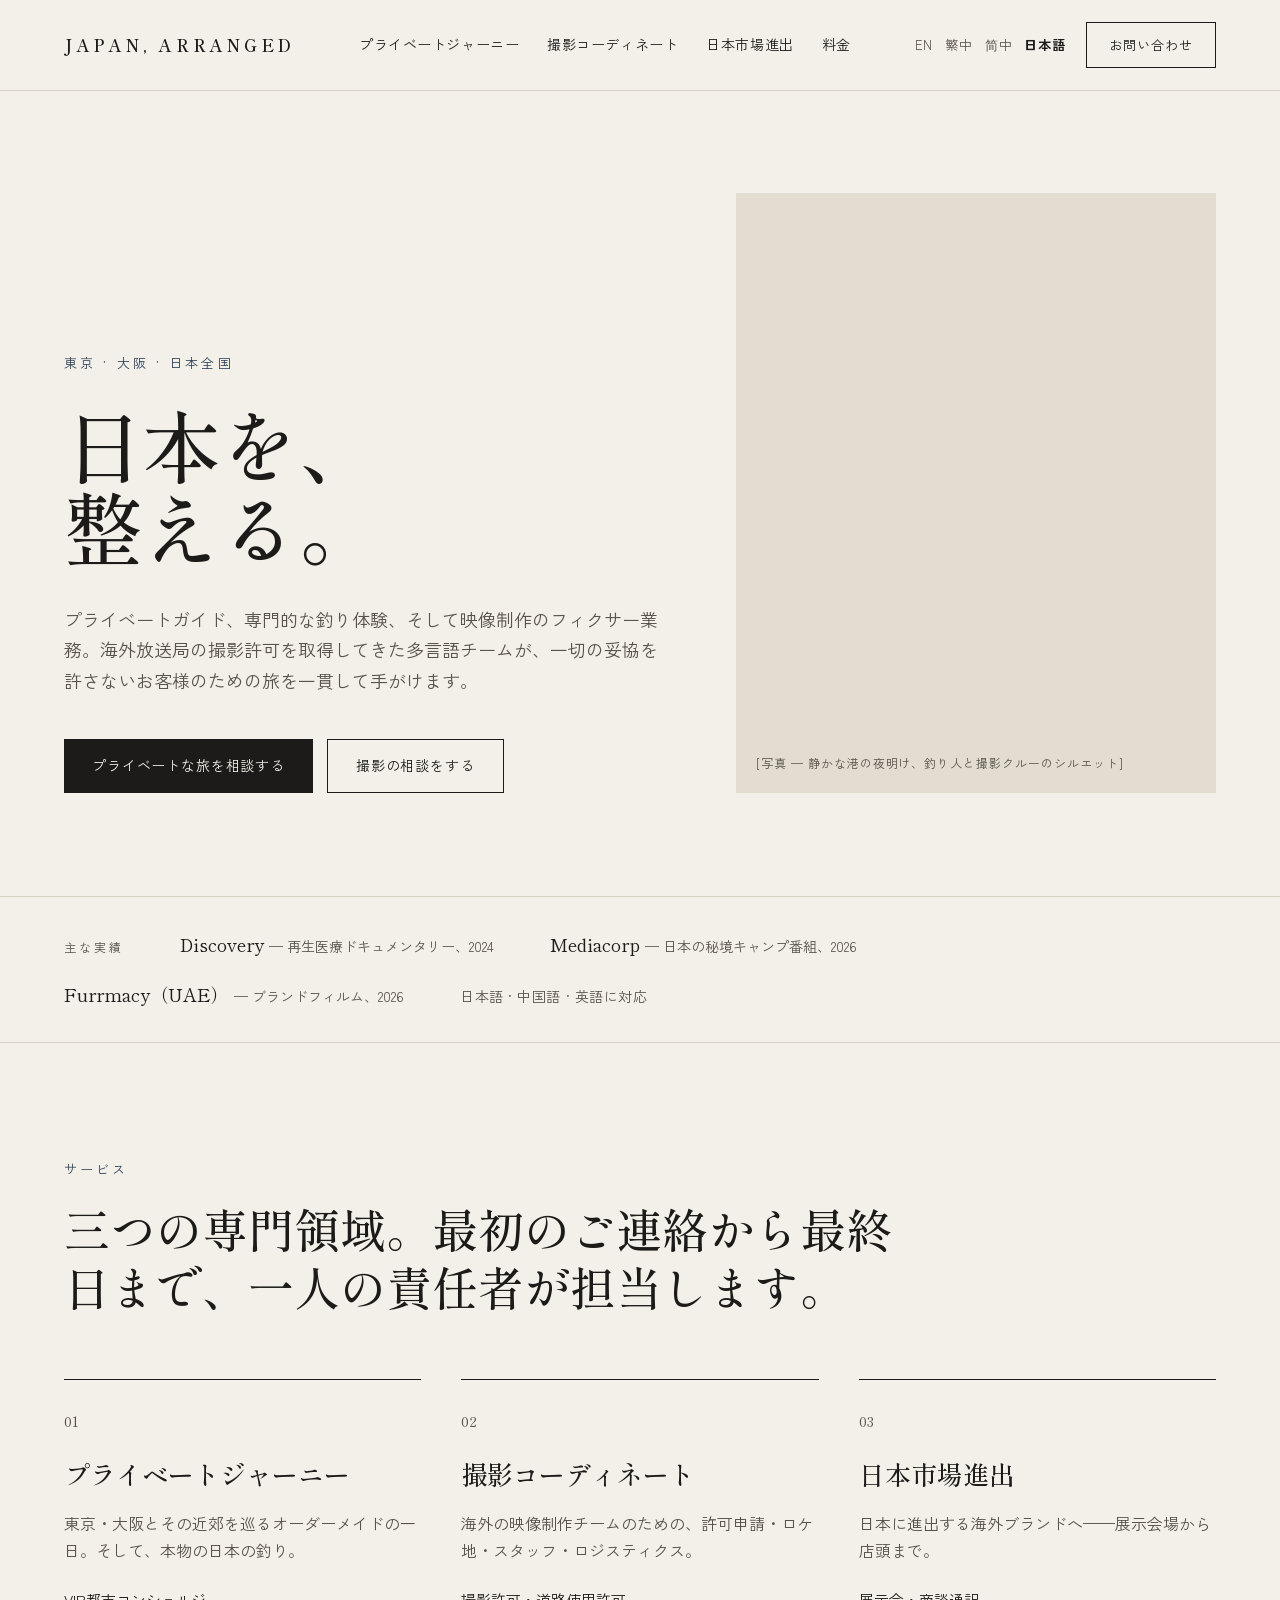
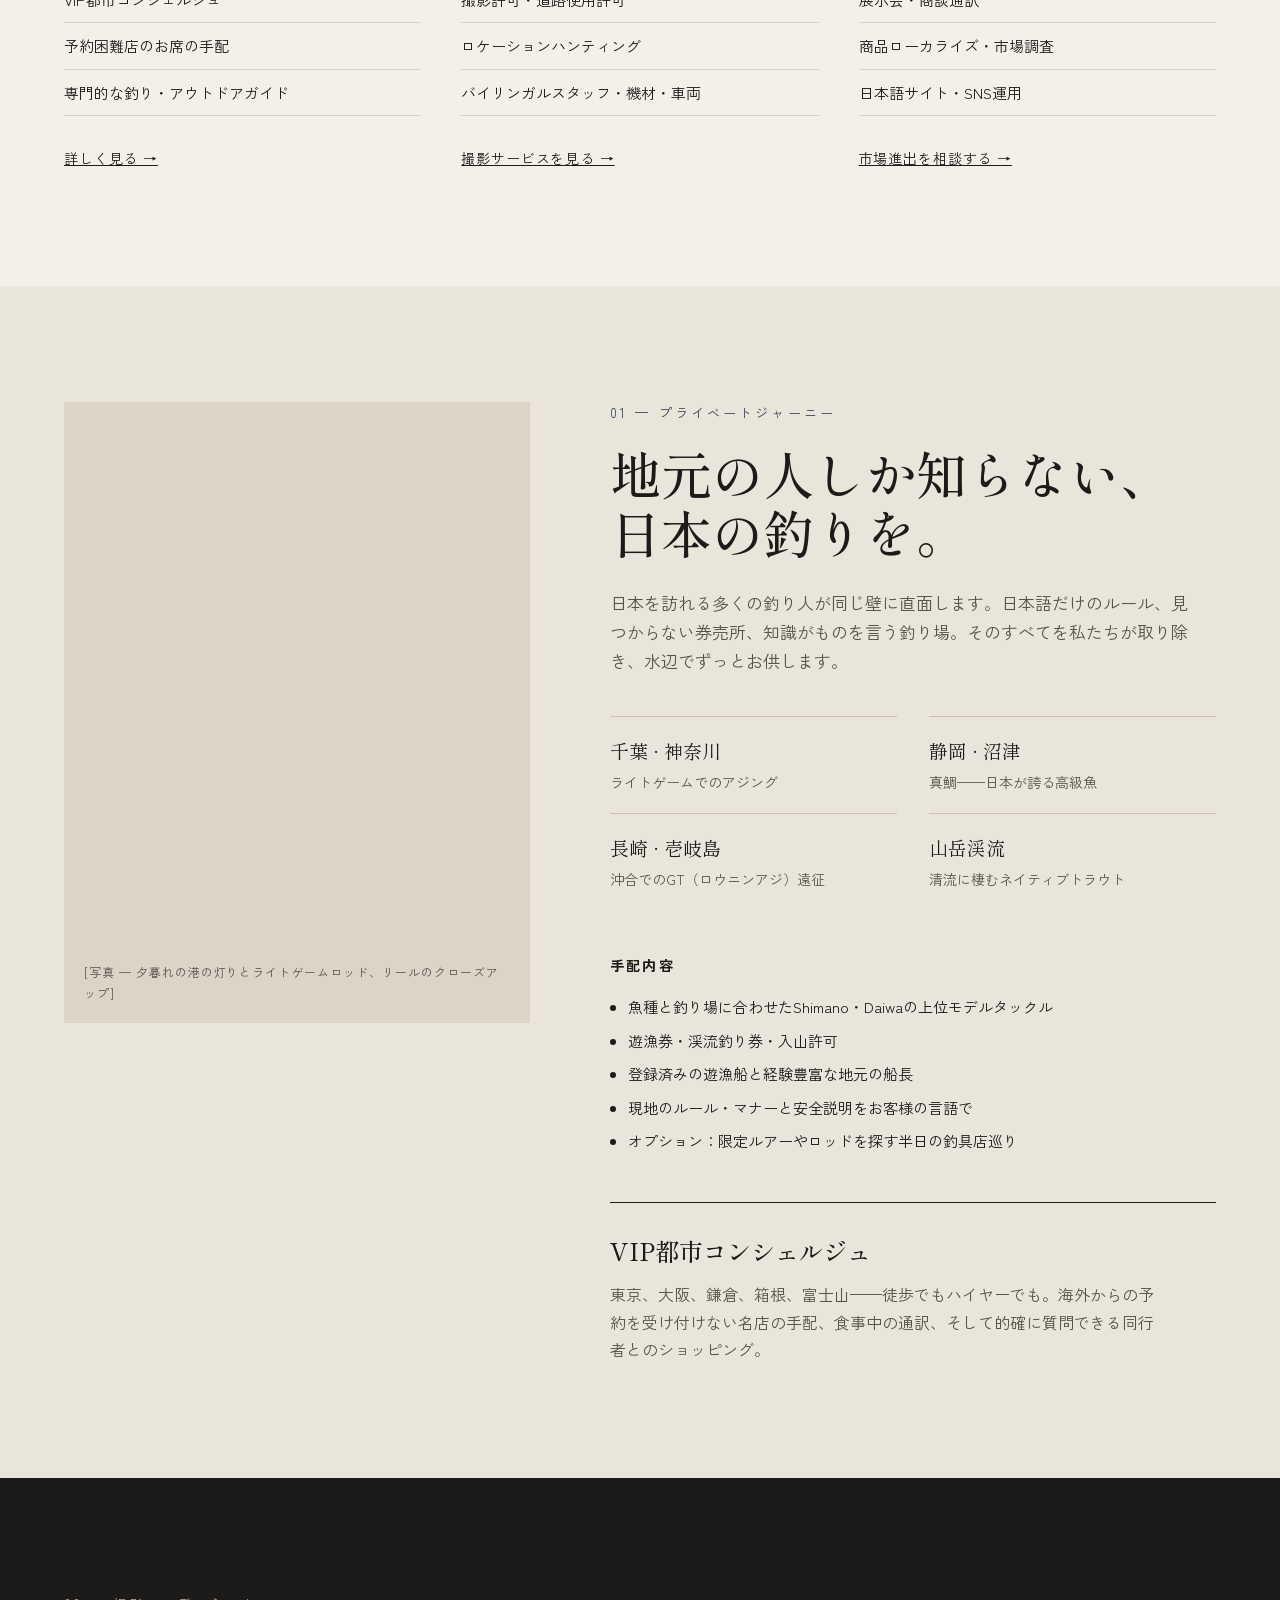
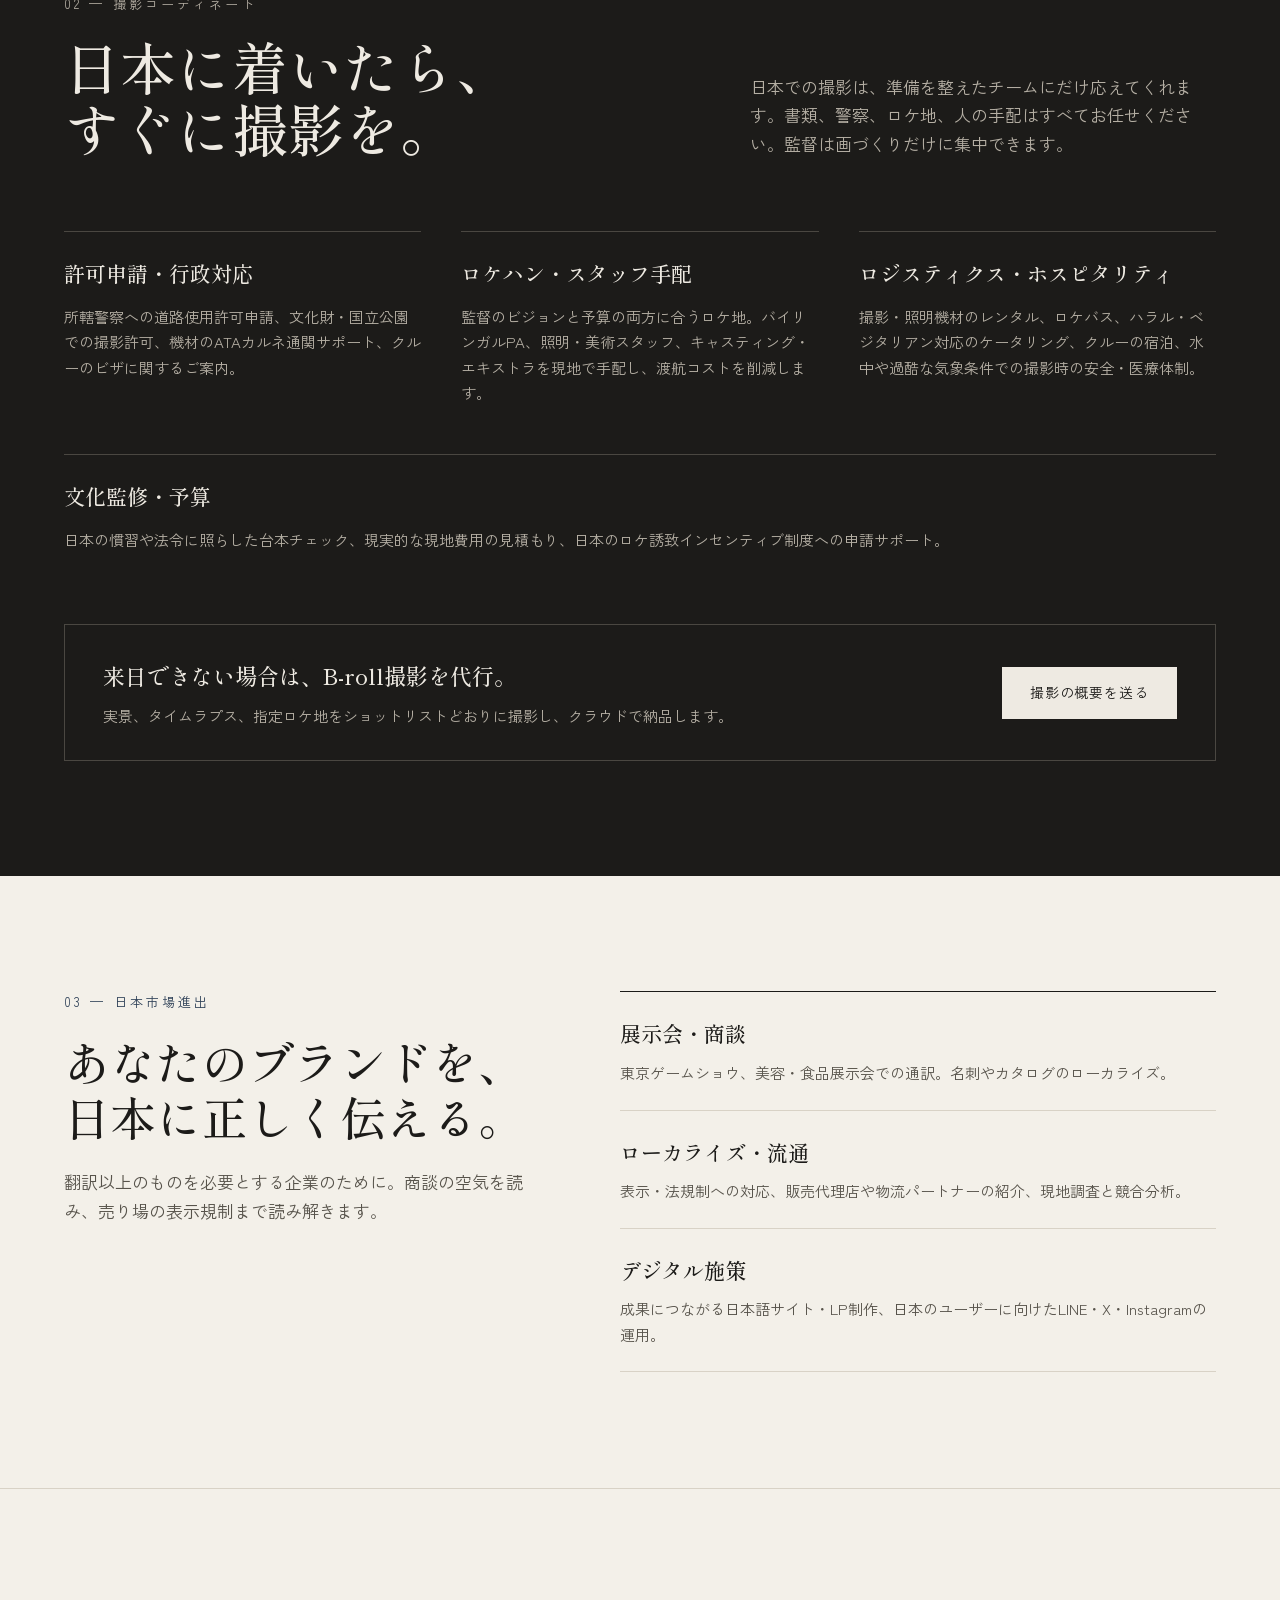
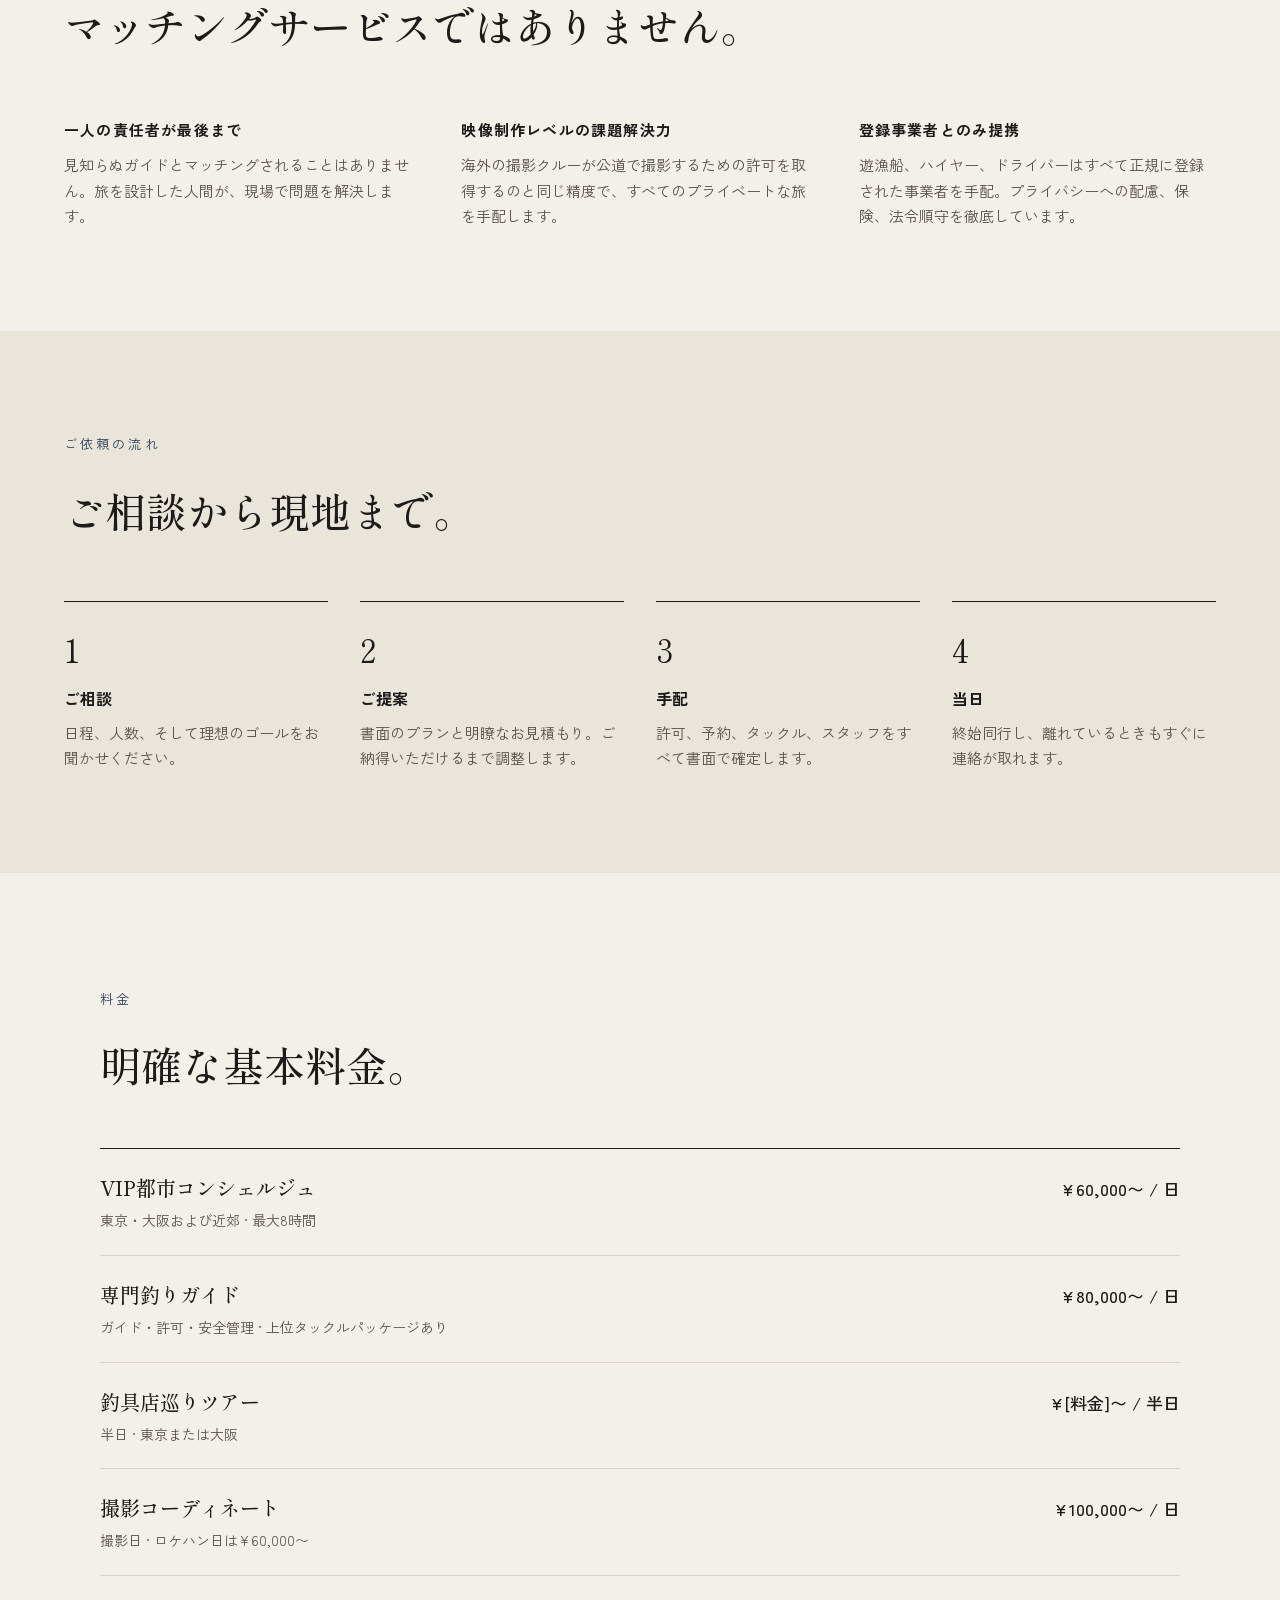
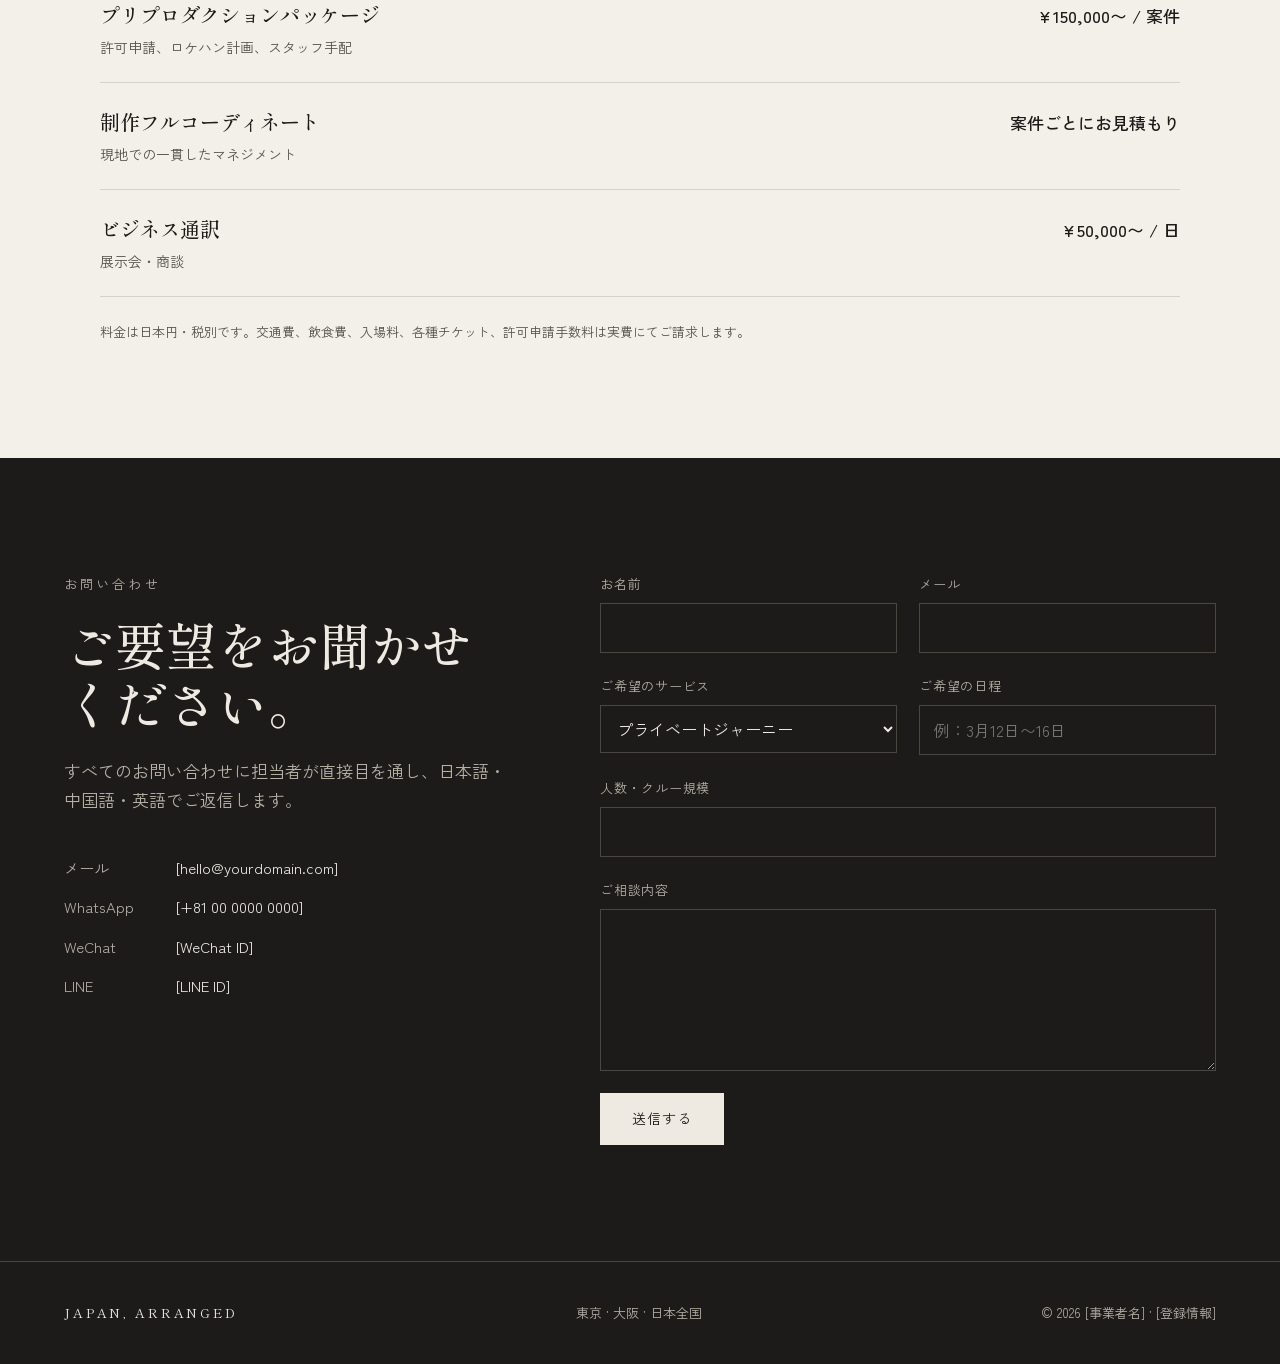
==== ja/index.html @ ad43cb08 "Add Traditional Chinese, Simplified Chinese and Japanese pages Language switcher (EN / 繁中 / 简中 / 日本語" ====
<!DOCTYPE html>

<html lang="ja">
<head>
<meta charset="utf-8"/>
<title>Japan, Arranged — VIPプライベートガイド＆撮影コーディネート</title>
<meta content="width=device-width, initial-scale=1" name="viewport"/>
<meta content="訪日VIP向けプライベートガイド、専門的な釣り体験、海外映像制作のフィクサー・ロケコーディネート。多言語で日本滞在をトータルに手配します。" name="description"/>
<meta content="Japan, Arranged — プライベートガイド＆撮影コーディネート" property="og:title"/>
<meta content="日本全国でのプライベートガイド、釣り体験、撮影コーディネート。" property="og:description"/>
<meta content="website" property="og:type"/>
<link href="data:image/svg+xml,%3Csvg xmlns='http://www.w3.org/2000/svg' viewBox='0 0 32 32'%3E%3Crect width='32' height='32' fill='%231C1B19'/%3E%3Ctext x='16' y='22' font-family='serif' font-size='18' fill='%23F3F0E9' text-anchor='middle'%3EJ%3C/text%3E%3C/svg%3E" rel="icon"/>
<link href="https://fonts.googleapis.com" rel="preconnect"/>
<link href="https://fonts.googleapis.com/css2?family=Shippori+Mincho:wght@400;500;600&amp;family=Zen+Kaku+Gothic+New:wght@400;500;700&amp;display=swap" rel="stylesheet"/>
<style>
html{scroll-behavior:smooth}
body{margin:0;background:#F3F0E9}
a{color:#1C1B19}a:hover{color:#57534B}
input:focus,select:focus,textarea:focus{outline:2px solid #2E4057;outline-offset:2px}
.hp{position:absolute;left:-9999px}
</style>
<link href="https://tsao1989-rgb.github.io/" hreflang="en" rel="alternate"/>
<link href="https://tsao1989-rgb.github.io/zh-hant/" hreflang="zh-Hant" rel="alternate"/>
<link href="https://tsao1989-rgb.github.io/zh-hans/" hreflang="zh-Hans" rel="alternate"/>
<link href="https://tsao1989-rgb.github.io/ja/" hreflang="ja" rel="alternate"/>
<link href="https://tsao1989-rgb.github.io/" hreflang="x-default" rel="alternate"/>
<link href="https://tsao1989-rgb.github.io/ja/" rel="canonical"/>
</head>
<body>
<div style="background: #F3F0E9; color: #1C1B19; font-family: 'Zen Kaku Gothic New', system-ui, sans-serif; font-size: 16px; line-height: 1.7">
<header style="display: flex; flex-wrap: wrap; align-items: center; justify-content: space-between; gap: 16px 32px; padding: 22px clamp(20px, 5vw, 72px); border-bottom: 1px solid #D8D2C6">
<a href="#top" style="font-family: 'Shippori Mincho', serif; font-size: 17px; letter-spacing: 0.22em; text-decoration: none; font-weight: 600">JAPAN, ARRANGED</a>
<nav aria-label="メインメニュー" style="display: flex; flex-wrap: wrap; gap: 8px 28px; font-size: 14px; letter-spacing: 0.04em">
<a href="#journeys" style="text-decoration: none">プライベートジャーニー</a>
<a href="#production" style="text-decoration: none">撮影コーディネート</a>
<a href="#business" style="text-decoration: none">日本市場進出</a>
<a href="#rates" style="text-decoration: none">料金</a>
</nav>
<div style="display: flex; align-items: center; gap: 20px; font-size: 13px">
<div style="display: flex; gap: 12px; letter-spacing: 0.06em"><a href="/" hreflang="en" lang="en" style="text-decoration: none; color: #57534B">EN</a>
<a href="/zh-hant/" hreflang="zh-Hant" lang="zh-Hant" style="text-decoration: none; color: #57534B">繁中</a>
<a href="/zh-hans/" hreflang="zh-Hans" lang="zh-Hans" style="text-decoration: none; color: #57534B">简中</a>
<a aria-current="page" href="/ja/" hreflang="ja" lang="ja" style="text-decoration: none; font-weight: 700">日本語</a>
</div>
<a href="#enquire" style="display: inline-flex; align-items: center; min-height: 44px; padding: 0 22px; border: 1px solid #1C1B19; text-decoration: none; letter-spacing: 0.08em; font-size: 13px">お問い合わせ</a>
</div>
</header>
<section id="top" style="padding: clamp(56px, 8vw, 120px) clamp(20px, 5vw, 72px)">
<div style="max-width: 1280px; margin: 0 auto; display: flex; flex-wrap: wrap; gap: 48px 72px; align-items: flex-end">
<div style="flex: 1 1 520px; min-width: 0">
<p style="margin: 0 0 28px; font-size: 13px; letter-spacing: 0.24em; color: #2E4057">東京 · 大阪 · 日本全国</p>
<h1 style="margin: 0; font-family: 'Shippori Mincho', serif; font-weight: 500; font-size: clamp(44px, 6.2vw, 92px); line-height: 1.04; letter-spacing: -0.01em">日本を、<br/>整える。</h1>
<p style="margin: 36px 0 0; max-width: 34em; font-size: 18px; color: #57534B">プライベートガイド、専門的な釣り体験、そして映像制作のフィクサー業務。海外放送局の撮影許可を取得してきた多言語チームが、一切の妥協を許さないお客様のための旅を一貫して手がけます。</p>
<div style="display: flex; flex-wrap: wrap; gap: 14px; margin-top: 44px">
<a href="#journeys" style="display: inline-flex; align-items: center; min-height: 52px; padding: 0 28px; background: #1C1B19; color: #F3F0E9; text-decoration: none; font-size: 14px; letter-spacing: 0.06em">プライベートな旅を相談する</a>
<a href="#production" style="display: inline-flex; align-items: center; min-height: 52px; padding: 0 28px; border: 1px solid #1C1B19; text-decoration: none; font-size: 14px; letter-spacing: 0.06em">撮影の相談をする</a>
</div>
</div>
<div style="flex: 1 1 400px; min-width: 0; aspect-ratio: 4 / 5; background: #E3DDD1; display: flex; align-items: flex-end; padding: 20px; box-sizing: border-box">
<p style="margin: 0; font-size: 12px; letter-spacing: 0.08em; color: #57534B">[写真 — 静かな港の夜明け、釣り人と撮影クルーのシルエット]</p>
</div>
</div>
</section>
<section aria-label="主な実績" style="padding: 32px clamp(20px, 5vw, 72px); border-top: 1px solid #D8D2C6; border-bottom: 1px solid #D8D2C6">
<div style="max-width: 1280px; margin: 0 auto; display: flex; flex-wrap: wrap; gap: 20px 56px; align-items: baseline">
<p style="margin: 0; font-size: 12px; letter-spacing: 0.24em; color: #57534B">主な実績</p>
<p style="margin: 0; font-family: 'Shippori Mincho', serif; font-size: 18px">Discovery <span style="color: #57534B; font-size: 14px; font-family: 'Zen Kaku Gothic New', sans-serif">— 再生医療ドキュメンタリー、2024</span></p>
<p style="margin: 0; font-family: 'Shippori Mincho', serif; font-size: 18px">Mediacorp <span style="color: #57534B; font-size: 14px; font-family: 'Zen Kaku Gothic New', sans-serif">— 日本の秘境キャンプ番組、2026</span></p>
<p style="margin: 0; font-family: 'Shippori Mincho', serif; font-size: 18px">Furrmacy（UAE） <span style="color: #57534B; font-size: 14px; font-family: 'Zen Kaku Gothic New', sans-serif">— ブランドフィルム、2026</span></p>
<p style="margin: 0; font-size: 14px; color: #57534B; letter-spacing: 0.04em">日本語 · 中国語 · 英語に対応</p>
</div>
</section>
<section aria-labelledby="what-h" style="padding: clamp(72px, 9vw, 136px) clamp(20px, 5vw, 72px)">
<div style="max-width: 1280px; margin: 0 auto">
<p style="margin: 0 0 20px; font-size: 13px; letter-spacing: 0.24em; color: #2E4057">サービス</p>
<h2 id="what-h" style="margin: 0 0 64px; max-width: 18em; font-family: 'Shippori Mincho', serif; font-weight: 500; font-size: clamp(30px, 3.6vw, 48px); line-height: 1.25">三つの専門領域。最初のご連絡から最終日まで、一人の責任者が担当します。</h2>
<div style="display: flex; flex-wrap: wrap; gap: 48px 40px">
<article style="flex: 1 1 300px; min-width: 0; border-top: 1px solid #1C1B19; padding-top: 28px">
<p style="margin: 0 0 18px; font-family: 'Shippori Mincho', serif; font-size: 15px; color: #57534B">01</p>
<h3 style="margin: 0 0 14px; font-family: 'Shippori Mincho', serif; font-weight: 500; font-size: 26px">プライベートジャーニー</h3>
<p style="margin: 0 0 22px; color: #57534B">東京・大阪とその近郊を巡るオーダーメイドの一日。そして、本物の日本の釣り。</p>
<ul style="margin: 0 0 28px; padding: 0; list-style: none; display: flex; flex-direction: column; gap: 10px; font-size: 15px">
<li style="border-bottom: 1px solid #D8D2C6; padding-bottom: 10px">VIP都市コンシェルジュ</li>
<li style="border-bottom: 1px solid #D8D2C6; padding-bottom: 10px">予約困難店のお席の手配</li>
<li style="border-bottom: 1px solid #D8D2C6; padding-bottom: 10px">専門的な釣り・アウトドアガイド</li>
</ul>
<a href="#journeys" style="font-size: 14px; letter-spacing: 0.06em">詳しく見る →</a>
</article>
<article style="flex: 1 1 300px; min-width: 0; border-top: 1px solid #1C1B19; padding-top: 28px">
<p style="margin: 0 0 18px; font-family: 'Shippori Mincho', serif; font-size: 15px; color: #57534B">02</p>
<h3 style="margin: 0 0 14px; font-family: 'Shippori Mincho', serif; font-weight: 500; font-size: 26px">撮影コーディネート</h3>
<p style="margin: 0 0 22px; color: #57534B">海外の映像制作チームのための、許可申請・ロケ地・スタッフ・ロジスティクス。</p>
<ul style="margin: 0 0 28px; padding: 0; list-style: none; display: flex; flex-direction: column; gap: 10px; font-size: 15px">
<li style="border-bottom: 1px solid #D8D2C6; padding-bottom: 10px">撮影許可・道路使用許可</li>
<li style="border-bottom: 1px solid #D8D2C6; padding-bottom: 10px">ロケーションハンティング</li>
<li style="border-bottom: 1px solid #D8D2C6; padding-bottom: 10px">バイリンガルスタッフ・機材・車両</li>
</ul>
<a href="#production" style="font-size: 14px; letter-spacing: 0.06em">撮影サービスを見る →</a>
</article>
<article style="flex: 1 1 300px; min-width: 0; border-top: 1px solid #1C1B19; padding-top: 28px">
<p style="margin: 0 0 18px; font-family: 'Shippori Mincho', serif; font-size: 15px; color: #57534B">03</p>
<h3 style="margin: 0 0 14px; font-family: 'Shippori Mincho', serif; font-weight: 500; font-size: 26px">日本市場進出</h3>
<p style="margin: 0 0 22px; color: #57534B">日本に進出する海外ブランドへ——展示会場から店頭まで。</p>
<ul style="margin: 0 0 28px; padding: 0; list-style: none; display: flex; flex-direction: column; gap: 10px; font-size: 15px">
<li style="border-bottom: 1px solid #D8D2C6; padding-bottom: 10px">展示会・商談通訳</li>
<li style="border-bottom: 1px solid #D8D2C6; padding-bottom: 10px">商品ローカライズ・市場調査</li>
<li style="border-bottom: 1px solid #D8D2C6; padding-bottom: 10px">日本語サイト・SNS運用</li>
</ul>
<a href="#business" style="font-size: 14px; letter-spacing: 0.06em">市場進出を相談する →</a>
</article>
</div>
</div>
</section>
<section aria-labelledby="journeys-h" id="journeys" style="padding: clamp(72px, 9vw, 136px) clamp(20px, 5vw, 72px); background: #EAE5DB">
<div style="max-width: 1280px; margin: 0 auto; display: flex; flex-wrap: wrap; gap: 56px 80px; align-items: flex-start">
<div style="flex: 1 1 380px; min-width: 0; aspect-ratio: 3 / 4; background: #DCD5C7; display: flex; align-items: flex-end; padding: 20px; box-sizing: border-box">
<p style="margin: 0; font-size: 12px; letter-spacing: 0.08em; color: #57534B">[写真 — 夕暮れの港の灯りとライトゲームロッド、リールのクローズアップ]</p>
</div>
<div style="flex: 1 1 520px; min-width: 0">
<p style="margin: 0 0 20px; font-size: 13px; letter-spacing: 0.24em; color: #2E4057">01 — プライベートジャーニー</p>
<h2 id="journeys-h" style="margin: 0 0 28px; font-family: 'Shippori Mincho', serif; font-weight: 500; font-size: clamp(32px, 4vw, 56px); line-height: 1.15">地元の人しか知らない、日本の釣りを。</h2>
<p style="margin: 0 0 40px; font-size: 17px; color: #57534B; max-width: 34em">日本を訪れる多くの釣り人が同じ壁に直面します。日本語だけのルール、見つからない券売所、知識がものを言う釣り場。そのすべてを私たちが取り除き、水辺でずっとお供します。</p>
<div style="display: flex; flex-wrap: wrap; gap: 0 32px; margin-bottom: 44px">
<div style="flex: 1 1 240px; min-width: 0; border-top: 1px solid #C9C1B2; padding: 18px 0">
<p style="margin: 0; font-family: 'Shippori Mincho', serif; font-size: 19px">千葉 · 神奈川</p>
<p style="margin: 4px 0 0; font-size: 14px; color: #57534B">ライトゲームでのアジング</p>
</div>
<div style="flex: 1 1 240px; min-width: 0; border-top: 1px solid #C9C1B2; padding: 18px 0">
<p style="margin: 0; font-family: 'Shippori Mincho', serif; font-size: 19px">静岡 · 沼津</p>
<p style="margin: 4px 0 0; font-size: 14px; color: #57534B">真鯛——日本が誇る高級魚</p>
</div>
<div style="flex: 1 1 240px; min-width: 0; border-top: 1px solid #C9C1B2; padding: 18px 0">
<p style="margin: 0; font-family: 'Shippori Mincho', serif; font-size: 19px">長崎 · 壱岐島</p>
<p style="margin: 4px 0 0; font-size: 14px; color: #57534B">沖合でのGT（ロウニンアジ）遠征</p>
</div>
<div style="flex: 1 1 240px; min-width: 0; border-top: 1px solid #C9C1B2; padding: 18px 0">
<p style="margin: 0; font-family: 'Shippori Mincho', serif; font-size: 19px">山岳渓流</p>
<p style="margin: 4px 0 0; font-size: 14px; color: #57534B">清流に棲むネイティブトラウト</p>
</div>
</div>
<h3 style="margin: 0 0 16px; font-size: 14px; letter-spacing: 0.16em; font-weight: 700">手配内容</h3>
<ul style="margin: 0 0 48px; padding: 0 0 0 18px; display: flex; flex-direction: column; gap: 8px; font-size: 15px">
<li>魚種と釣り場に合わせたShimano・Daiwaの上位モデルタックル</li>
<li>遊漁券・渓流釣り券・入山許可</li>
<li>登録済みの遊漁船と経験豊富な地元の船長</li>
<li>現地のルール・マナーと安全説明をお客様の言語で</li>
<li>オプション：限定ルアーやロッドを探す半日の釣具店巡り</li>
</ul>
<div style="border-top: 1px solid #1C1B19; padding-top: 28px">
<h3 style="margin: 0 0 10px; font-family: 'Shippori Mincho', serif; font-weight: 500; font-size: 24px">VIP都市コンシェルジュ</h3>
<p style="margin: 0; color: #57534B; max-width: 34em">東京、大阪、鎌倉、箱根、富士山——徒歩でもハイヤーでも。海外からの予約を受け付けない名店の手配、食事中の通訳、そして的確に質問できる同行者とのショッピング。</p>
</div>
</div>
</div>
</section>
<section aria-labelledby="production-h" id="production" style="padding: clamp(72px, 9vw, 136px) clamp(20px, 5vw, 72px); background: #1C1B19; color: #EEEAE2">
<div style="max-width: 1280px; margin: 0 auto">
<p style="margin: 0 0 20px; font-size: 13px; letter-spacing: 0.24em; color: #B5AFA4">02 — 撮影コーディネート</p>
<div style="display: flex; flex-wrap: wrap; gap: 32px 80px; align-items: flex-end; margin-bottom: 72px">
<h2 id="production-h" style="flex: 1 1 520px; min-width: 0; margin: 0; font-family: 'Shippori Mincho', serif; font-weight: 500; font-size: clamp(34px, 4.4vw, 64px); line-height: 1.1">日本に着いたら、<br/>すぐに撮影を。</h2>
<p style="flex: 1 1 380px; min-width: 0; margin: 0; font-size: 17px; color: #B5AFA4">日本での撮影は、準備を整えたチームにだけ応えてくれます。書類、警察、ロケ地、人の手配はすべてお任せください。監督は画づくりだけに集中できます。</p>
</div>
<div style="display: flex; flex-wrap: wrap; gap: 48px 40px">
<div style="flex: 1 1 260px; min-width: 0; border-top: 1px solid #4A4741; padding-top: 24px">
<h3 style="margin: 0 0 12px; font-family: 'Shippori Mincho', serif; font-weight: 500; font-size: 21px">許可申請・行政対応</h3>
<p style="margin: 0; font-size: 15px; color: #B5AFA4">所轄警察への道路使用許可申請、文化財・国立公園での撮影許可、機材のATAカルネ通関サポート、クルーのビザに関するご案内。</p>
</div>
<div style="flex: 1 1 260px; min-width: 0; border-top: 1px solid #4A4741; padding-top: 24px">
<h3 style="margin: 0 0 12px; font-family: 'Shippori Mincho', serif; font-weight: 500; font-size: 21px">ロケハン・スタッフ手配</h3>
<p style="margin: 0; font-size: 15px; color: #B5AFA4">監督のビジョンと予算の両方に合うロケ地。バイリンガルPA、照明・美術スタッフ、キャスティング・エキストラを現地で手配し、渡航コストを削減します。</p>
</div>
<div style="flex: 1 1 260px; min-width: 0; border-top: 1px solid #4A4741; padding-top: 24px">
<h3 style="margin: 0 0 12px; font-family: 'Shippori Mincho', serif; font-weight: 500; font-size: 21px">ロジスティクス・ホスピタリティ</h3>
<p style="margin: 0; font-size: 15px; color: #B5AFA4">撮影・照明機材のレンタル、ロケバス、ハラル・ベジタリアン対応のケータリング、クルーの宿泊、水中や過酷な気象条件での撮影時の安全・医療体制。</p>
</div>
<div style="flex: 1 1 260px; min-width: 0; border-top: 1px solid #4A4741; padding-top: 24px">
<h3 style="margin: 0 0 12px; font-family: 'Shippori Mincho', serif; font-weight: 500; font-size: 21px">文化監修・予算</h3>
<p style="margin: 0; font-size: 15px; color: #B5AFA4">日本の慣習や法令に照らした台本チェック、現実的な現地費用の見積もり、日本のロケ誘致インセンティブ制度への申請サポート。</p>
</div>
</div>
<div style="margin-top: 72px; display: flex; flex-wrap: wrap; gap: 24px 48px; align-items: center; justify-content: space-between; border: 1px solid #4A4741; padding: 32px clamp(20px, 3vw, 40px)">
<div style="flex: 1 1 420px; min-width: 0">
<h3 style="margin: 0 0 8px; font-family: 'Shippori Mincho', serif; font-weight: 500; font-size: 22px">来日できない場合は、B-roll撮影を代行。</h3>
<p style="margin: 0; font-size: 15px; color: #B5AFA4">実景、タイムラプス、指定ロケ地をショットリストどおりに撮影し、クラウドで納品します。</p>
</div>
<a href="#enquire" style="display: inline-flex; align-items: center; min-height: 52px; padding: 0 28px; background: #EEEAE2; color: #1C1B19; text-decoration: none; font-size: 14px; letter-spacing: 0.06em">撮影の概要を送る</a>
</div>
</div>
</section>
<section aria-labelledby="business-h" id="business" style="padding: clamp(72px, 9vw, 136px) clamp(20px, 5vw, 72px)">
<div style="max-width: 1280px; margin: 0 auto; display: flex; flex-wrap: wrap; gap: 48px 80px">
<div style="flex: 1 1 400px; min-width: 0">
<p style="margin: 0 0 20px; font-size: 13px; letter-spacing: 0.24em; color: #2E4057">03 — 日本市場進出</p>
<h2 id="business-h" style="margin: 0 0 24px; font-family: 'Shippori Mincho', serif; font-weight: 500; font-size: clamp(30px, 3.6vw, 48px); line-height: 1.2">あなたのブランドを、日本に正しく伝える。</h2>
<p style="margin: 0; font-size: 17px; color: #57534B">翻訳以上のものを必要とする企業のために。商談の空気を読み、売り場の表示規制まで読み解きます。</p>
</div>
<div style="flex: 1 1 520px; min-width: 0; display: flex; flex-direction: column">
<div style="border-top: 1px solid #1C1B19; padding: 24px 0">
<h3 style="margin: 0 0 8px; font-family: 'Shippori Mincho', serif; font-weight: 500; font-size: 21px">展示会・商談</h3>
<p style="margin: 0; font-size: 15px; color: #57534B">東京ゲームショウ、美容・食品展示会での通訳。名刺やカタログのローカライズ。</p>
</div>
<div style="border-top: 1px solid #D8D2C6; padding: 24px 0">
<h3 style="margin: 0 0 8px; font-family: 'Shippori Mincho', serif; font-weight: 500; font-size: 21px">ローカライズ・流通</h3>
<p style="margin: 0; font-size: 15px; color: #57534B">表示・法規制への対応、販売代理店や物流パートナーの紹介、現地調査と競合分析。</p>
</div>
<div style="border-top: 1px solid #D8D2C6; border-bottom: 1px solid #D8D2C6; padding: 24px 0">
<h3 style="margin: 0 0 8px; font-family: 'Shippori Mincho', serif; font-weight: 500; font-size: 21px">デジタル施策</h3>
<p style="margin: 0; font-size: 15px; color: #57534B">成果につながる日本語サイト・LP制作、日本のユーザーに向けたLINE・X・Instagramの運用。</p>
</div>
</div>
</div>
</section>
<section aria-labelledby="why-h" style="padding: clamp(64px, 8vw, 112px) clamp(20px, 5vw, 72px); border-top: 1px solid #D8D2C6">
<div style="max-width: 1280px; margin: 0 auto">
<h2 id="why-h" style="margin: 0 0 56px; font-family: 'Shippori Mincho', serif; font-weight: 500; font-size: clamp(28px, 3.2vw, 42px)">マッチングサービスではありません。</h2>
<div style="display: flex; flex-wrap: wrap; gap: 40px">
<div style="flex: 1 1 280px; min-width: 0">
<h3 style="margin: 0 0 10px; font-size: 15px; letter-spacing: 0.08em; font-weight: 700">一人の責任者が最後まで</h3>
<p style="margin: 0; color: #57534B; font-size: 15px">見知らぬガイドとマッチングされることはありません。旅を設計した人間が、現場で問題を解決します。</p>
</div>
<div style="flex: 1 1 280px; min-width: 0">
<h3 style="margin: 0 0 10px; font-size: 15px; letter-spacing: 0.08em; font-weight: 700">映像制作レベルの課題解決力</h3>
<p style="margin: 0; color: #57534B; font-size: 15px">海外の撮影クルーが公道で撮影するための許可を取得するのと同じ精度で、すべてのプライベートな旅を手配します。</p>
</div>
<div style="flex: 1 1 280px; min-width: 0">
<h3 style="margin: 0 0 10px; font-size: 15px; letter-spacing: 0.08em; font-weight: 700">登録事業者とのみ提携</h3>
<p style="margin: 0; color: #57534B; font-size: 15px">遊漁船、ハイヤー、ドライバーはすべて正規に登録された事業者を手配。プライバシーへの配慮、保険、法令順守を徹底しています。</p>
</div>
</div>
</div>
</section>
<section aria-labelledby="process-h" style="padding: clamp(64px, 8vw, 112px) clamp(20px, 5vw, 72px); background: #EAE5DB">
<div style="max-width: 1280px; margin: 0 auto">
<p style="margin: 0 0 20px; font-size: 13px; letter-spacing: 0.24em; color: #2E4057">ご依頼の流れ</p>
<h2 id="process-h" style="margin: 0 0 56px; font-family: 'Shippori Mincho', serif; font-weight: 500; font-size: clamp(28px, 3.2vw, 42px)">ご相談から現地まで。</h2>
<ol style="margin: 0; padding: 0; list-style: none; display: flex; flex-wrap: wrap; gap: 40px 32px">
<li style="flex: 1 1 220px; min-width: 0; border-top: 1px solid #1C1B19; padding-top: 20px">
<p style="margin: 0 0 8px; font-family: 'Shippori Mincho', serif; font-size: 32px">1</p>
<h3 style="margin: 0 0 8px; font-size: 16px; font-weight: 700">ご相談</h3>
<p style="margin: 0; font-size: 15px; color: #57534B">日程、人数、そして理想のゴールをお聞かせください。</p>
</li>
<li style="flex: 1 1 220px; min-width: 0; border-top: 1px solid #1C1B19; padding-top: 20px">
<p style="margin: 0 0 8px; font-family: 'Shippori Mincho', serif; font-size: 32px">2</p>
<h3 style="margin: 0 0 8px; font-size: 16px; font-weight: 700">ご提案</h3>
<p style="margin: 0; font-size: 15px; color: #57534B">書面のプランと明瞭なお見積もり。ご納得いただけるまで調整します。</p>
</li>
<li style="flex: 1 1 220px; min-width: 0; border-top: 1px solid #1C1B19; padding-top: 20px">
<p style="margin: 0 0 8px; font-family: 'Shippori Mincho', serif; font-size: 32px">3</p>
<h3 style="margin: 0 0 8px; font-size: 16px; font-weight: 700">手配</h3>
<p style="margin: 0; font-size: 15px; color: #57534B">許可、予約、タックル、スタッフをすべて書面で確定します。</p>
</li>
<li style="flex: 1 1 220px; min-width: 0; border-top: 1px solid #1C1B19; padding-top: 20px">
<p style="margin: 0 0 8px; font-family: 'Shippori Mincho', serif; font-size: 32px">4</p>
<h3 style="margin: 0 0 8px; font-size: 16px; font-weight: 700">当日</h3>
<p style="margin: 0; font-size: 15px; color: #57534B">終始同行し、離れているときもすぐに連絡が取れます。</p>
</li>
</ol>
</div>
</section>
<section aria-labelledby="rates-h" id="rates" style="padding: clamp(72px, 9vw, 136px) clamp(20px, 5vw, 72px)">
<div style="max-width: 1080px; margin: 0 auto">
<p style="margin: 0 0 20px; font-size: 13px; letter-spacing: 0.24em; color: #2E4057">料金</p>
<h2 id="rates-h" style="margin: 0 0 48px; font-family: 'Shippori Mincho', serif; font-weight: 500; font-size: clamp(28px, 3.2vw, 42px)">明確な基本料金。</h2>
<div style="display: flex; flex-direction: column">
<div style="display: flex; flex-wrap: wrap; gap: 8px 32px; justify-content: space-between; align-items: baseline; border-top: 1px solid #1C1B19; padding: 22px 0">
<div style="flex: 1 1 360px; min-width: 0"><h3 style="margin: 0; font-family: 'Shippori Mincho', serif; font-weight: 500; font-size: 20px">VIP都市コンシェルジュ</h3><p style="margin: 4px 0 0; font-size: 14px; color: #57534B">東京・大阪および近郊 · 最大8時間</p></div>
<p style="margin: 0; font-size: 17px; font-weight: 500">¥60,000〜 / 日</p>
</div>
<div style="display: flex; flex-wrap: wrap; gap: 8px 32px; justify-content: space-between; align-items: baseline; border-top: 1px solid #D8D2C6; padding: 22px 0">
<div style="flex: 1 1 360px; min-width: 0"><h3 style="margin: 0; font-family: 'Shippori Mincho', serif; font-weight: 500; font-size: 20px">専門釣りガイド</h3><p style="margin: 4px 0 0; font-size: 14px; color: #57534B">ガイド・許可・安全管理 · 上位タックルパッケージあり</p></div>
<p style="margin: 0; font-size: 17px; font-weight: 500">¥80,000〜 / 日</p>
</div>
<div style="display: flex; flex-wrap: wrap; gap: 8px 32px; justify-content: space-between; align-items: baseline; border-top: 1px solid #D8D2C6; padding: 22px 0">
<div style="flex: 1 1 360px; min-width: 0"><h3 style="margin: 0; font-family: 'Shippori Mincho', serif; font-weight: 500; font-size: 20px">釣具店巡りツアー</h3><p style="margin: 4px 0 0; font-size: 14px; color: #57534B">半日 · 東京または大阪</p></div>
<p style="margin: 0; font-size: 17px; font-weight: 500">¥[料金]〜 / 半日</p>
</div>
<div style="display: flex; flex-wrap: wrap; gap: 8px 32px; justify-content: space-between; align-items: baseline; border-top: 1px solid #D8D2C6; padding: 22px 0">
<div style="flex: 1 1 360px; min-width: 0"><h3 style="margin: 0; font-family: 'Shippori Mincho', serif; font-weight: 500; font-size: 20px">撮影コーディネート</h3><p style="margin: 4px 0 0; font-size: 14px; color: #57534B">撮影日 · ロケハン日は¥60,000〜</p></div>
<p style="margin: 0; font-size: 17px; font-weight: 500">¥100,000〜 / 日</p>
</div>
<div style="display: flex; flex-wrap: wrap; gap: 8px 32px; justify-content: space-between; align-items: baseline; border-top: 1px solid #D8D2C6; padding: 22px 0">
<div style="flex: 1 1 360px; min-width: 0"><h3 style="margin: 0; font-family: 'Shippori Mincho', serif; font-weight: 500; font-size: 20px">プリプロダクションパッケージ</h3><p style="margin: 4px 0 0; font-size: 14px; color: #57534B">許可申請、ロケハン計画、スタッフ手配</p></div>
<p style="margin: 0; font-size: 17px; font-weight: 500">¥150,000〜 / 案件</p>
</div>
<div style="display: flex; flex-wrap: wrap; gap: 8px 32px; justify-content: space-between; align-items: baseline; border-top: 1px solid #D8D2C6; padding: 22px 0">
<div style="flex: 1 1 360px; min-width: 0"><h3 style="margin: 0; font-family: 'Shippori Mincho', serif; font-weight: 500; font-size: 20px">制作フルコーディネート</h3><p style="margin: 4px 0 0; font-size: 14px; color: #57534B">現地での一貫したマネジメント</p></div>
<p style="margin: 0; font-size: 17px; font-weight: 500">案件ごとにお見積もり</p>
</div>
<div style="display: flex; flex-wrap: wrap; gap: 8px 32px; justify-content: space-between; align-items: baseline; border-top: 1px solid #D8D2C6; border-bottom: 1px solid #D8D2C6; padding: 22px 0">
<div style="flex: 1 1 360px; min-width: 0"><h3 style="margin: 0; font-family: 'Shippori Mincho', serif; font-weight: 500; font-size: 20px">ビジネス通訳</h3><p style="margin: 4px 0 0; font-size: 14px; color: #57534B">展示会・商談</p></div>
<p style="margin: 0; font-size: 17px; font-weight: 500">¥50,000〜 / 日</p>
</div>
</div>
<p style="margin: 24px 0 0; font-size: 13px; color: #57534B">料金は日本円・税別です。交通費、飲食費、入場料、各種チケット、許可申請手数料は実費にてご請求します。</p>
</div>
</section>
<section aria-labelledby="enquire-h" id="enquire" style="padding: clamp(72px, 9vw, 136px) clamp(20px, 5vw, 72px); background: #1C1B19; color: #EEEAE2">
<div style="max-width: 1280px; margin: 0 auto; display: flex; flex-wrap: wrap; gap: 56px 80px">
<div style="flex: 1 1 360px; min-width: 0">
<p style="margin: 0 0 20px; font-size: 13px; letter-spacing: 0.24em; color: #B5AFA4">お問い合わせ</p>
<h2 id="enquire-h" style="margin: 0 0 24px; font-family: 'Shippori Mincho', serif; font-weight: 500; font-size: clamp(32px, 4vw, 54px); line-height: 1.15">ご要望をお聞かせください。</h2>
<p style="margin: 0 0 40px; font-size: 17px; color: #B5AFA4">すべてのお問い合わせに担当者が直接目を通し、日本語・中国語・英語でご返信します。</p>
<dl style="margin: 0; display: flex; flex-direction: column; gap: 14px; font-size: 15px">
<div style="display: flex; gap: 16px"><dt style="width: 96px; color: #B5AFA4">メール</dt><dd style="margin: 0">[hello@yourdomain.com]</dd></div>
<div style="display: flex; gap: 16px"><dt style="width: 96px; color: #B5AFA4">WhatsApp</dt><dd style="margin: 0">[+81 00 0000 0000]</dd></div>
<div style="display: flex; gap: 16px"><dt style="width: 96px; color: #B5AFA4">WeChat</dt><dd style="margin: 0">[WeChat ID]</dd></div>
<div style="display: flex; gap: 16px"><dt style="width: 96px; color: #B5AFA4">LINE</dt><dd style="margin: 0">[LINE ID]</dd></div>
</dl>
</div>
<form action="https://formsubmit.co/tsao1989@gmail.com" method="POST" style="flex: 1 1 520px; min-width: 0; display: flex; flex-direction: column; gap: 22px">
<input name="_subject" type="hidden" value="新規お問い合わせ — Japan, Arranged（日本語）"/>
<input name="_template" type="hidden" value="table"/>
<input aria-hidden="true" autocomplete="off" class="hp" name="_honey" tabindex="-1" type="text"/>
<div style="display: flex; flex-wrap: wrap; gap: 22px">
<div style="flex: 1 1 220px; min-width: 0; display: flex; flex-direction: column; gap: 8px"><label for="f-name" style="font-size: 13px; letter-spacing: 0.06em; color: #B5AFA4">お名前</label><input autocomplete="name" id="f-name" name="name" required="" style="min-height: 48px; padding: 0 14px; background: transparent; border: 1px solid #4A4741; color: #EEEAE2; font: inherit" type="text"/></div>
<div style="flex: 1 1 220px; min-width: 0; display: flex; flex-direction: column; gap: 8px"><label for="f-email" style="font-size: 13px; letter-spacing: 0.06em; color: #B5AFA4">メール</label><input autocomplete="email" id="f-email" name="email" required="" style="min-height: 48px; padding: 0 14px; background: transparent; border: 1px solid #4A4741; color: #EEEAE2; font: inherit" type="email"/></div>
</div>
<div style="display: flex; flex-wrap: wrap; gap: 22px">
<div style="flex: 1 1 220px; min-width: 0; display: flex; flex-direction: column; gap: 8px"><label for="f-service" style="font-size: 13px; letter-spacing: 0.06em; color: #B5AFA4">ご希望のサービス</label><select id="f-service" name="service" style="min-height: 48px; padding: 0 12px; background: #1C1B19; border: 1px solid #4A4741; color: #EEEAE2; font: inherit"><option>プライベートジャーニー</option><option>釣り・アウトドア</option><option>撮影コーディネート</option><option>B-roll撮影代行</option><option>日本市場進出</option></select></div>
<div style="flex: 1 1 220px; min-width: 0; display: flex; flex-direction: column; gap: 8px"><label for="f-dates" style="font-size: 13px; letter-spacing: 0.06em; color: #B5AFA4">ご希望の日程</label><input id="f-dates" name="dates" placeholder="例：3月12日〜16日" style="min-height: 48px; padding: 0 14px; background: transparent; border: 1px solid #4A4741; color: #EEEAE2; font: inherit" type="text"/></div>
</div>
<div style="display: flex; flex-direction: column; gap: 8px"><label for="f-size" style="font-size: 13px; letter-spacing: 0.06em; color: #B5AFA4">人数・クルー規模</label><input id="f-size" name="group_size" style="min-height: 48px; padding: 0 14px; background: transparent; border: 1px solid #4A4741; color: #EEEAE2; font: inherit" type="text"/></div>
<div style="display: flex; flex-direction: column; gap: 8px"><label for="f-msg" style="font-size: 13px; letter-spacing: 0.06em; color: #B5AFA4">ご相談内容</label><textarea id="f-msg" name="message" required="" rows="5" style="padding: 12px 14px; background: transparent; border: 1px solid #4A4741; color: #EEEAE2; font: inherit; resize: vertical"></textarea></div>
<button style="align-self: flex-start; min-height: 52px; padding: 0 32px; background: #EEEAE2; color: #1C1B19; border: 0; font: inherit; font-size: 14px; letter-spacing: 0.08em; cursor: pointer" type="submit">送信する</button>
</form>
</div>
</section>
<footer style="padding: 40px clamp(20px, 5vw, 72px); background: #1C1B19; color: #B5AFA4; border-top: 1px solid #4A4741">
<div style="max-width: 1280px; margin: 0 auto; display: flex; flex-wrap: wrap; gap: 16px 40px; justify-content: space-between; font-size: 13px">
<p style="margin: 0; font-family: 'Shippori Mincho', serif; letter-spacing: 0.22em; color: #EEEAE2">JAPAN, ARRANGED</p>
<p style="margin: 0">東京 · 大阪 · 日本全国</p>
<p style="margin: 0">© 2026 [事業者名] · [登録情報]</p>
</div>
</footer>
</div>
</body>
</html>
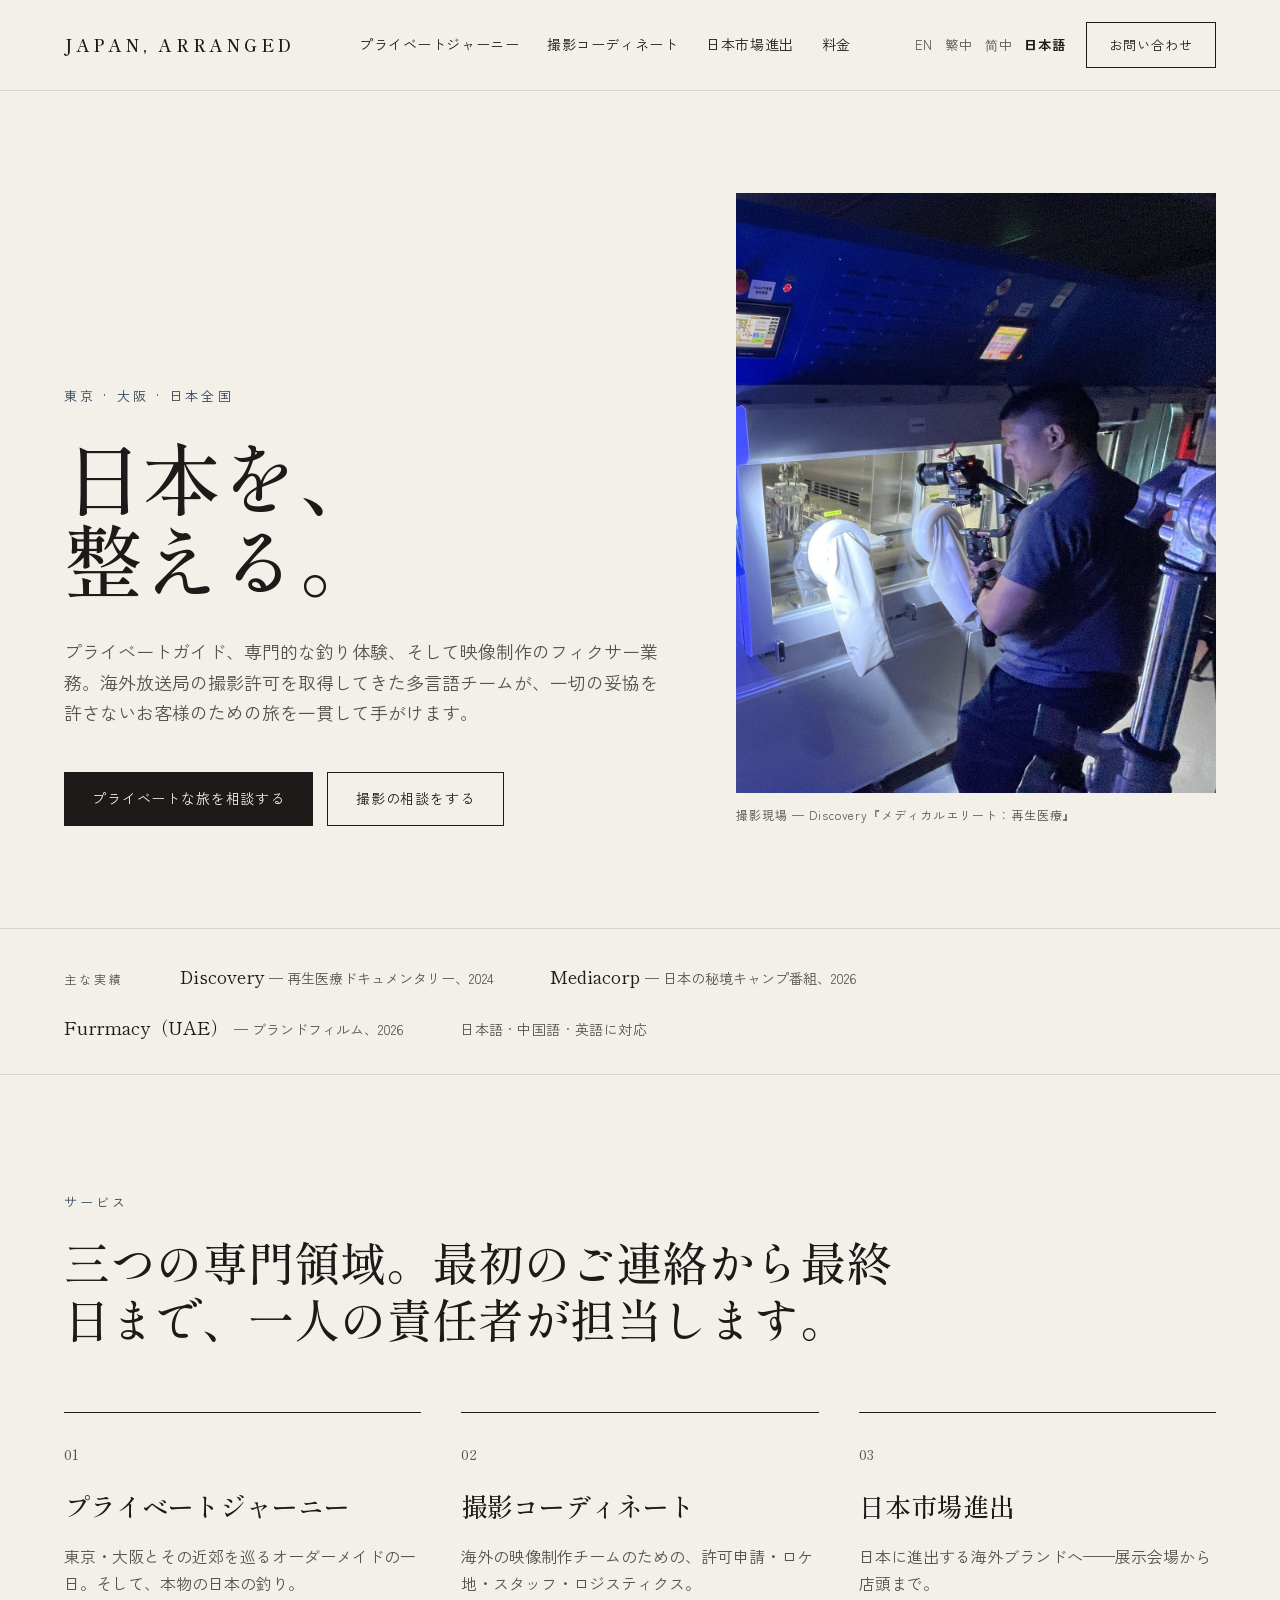
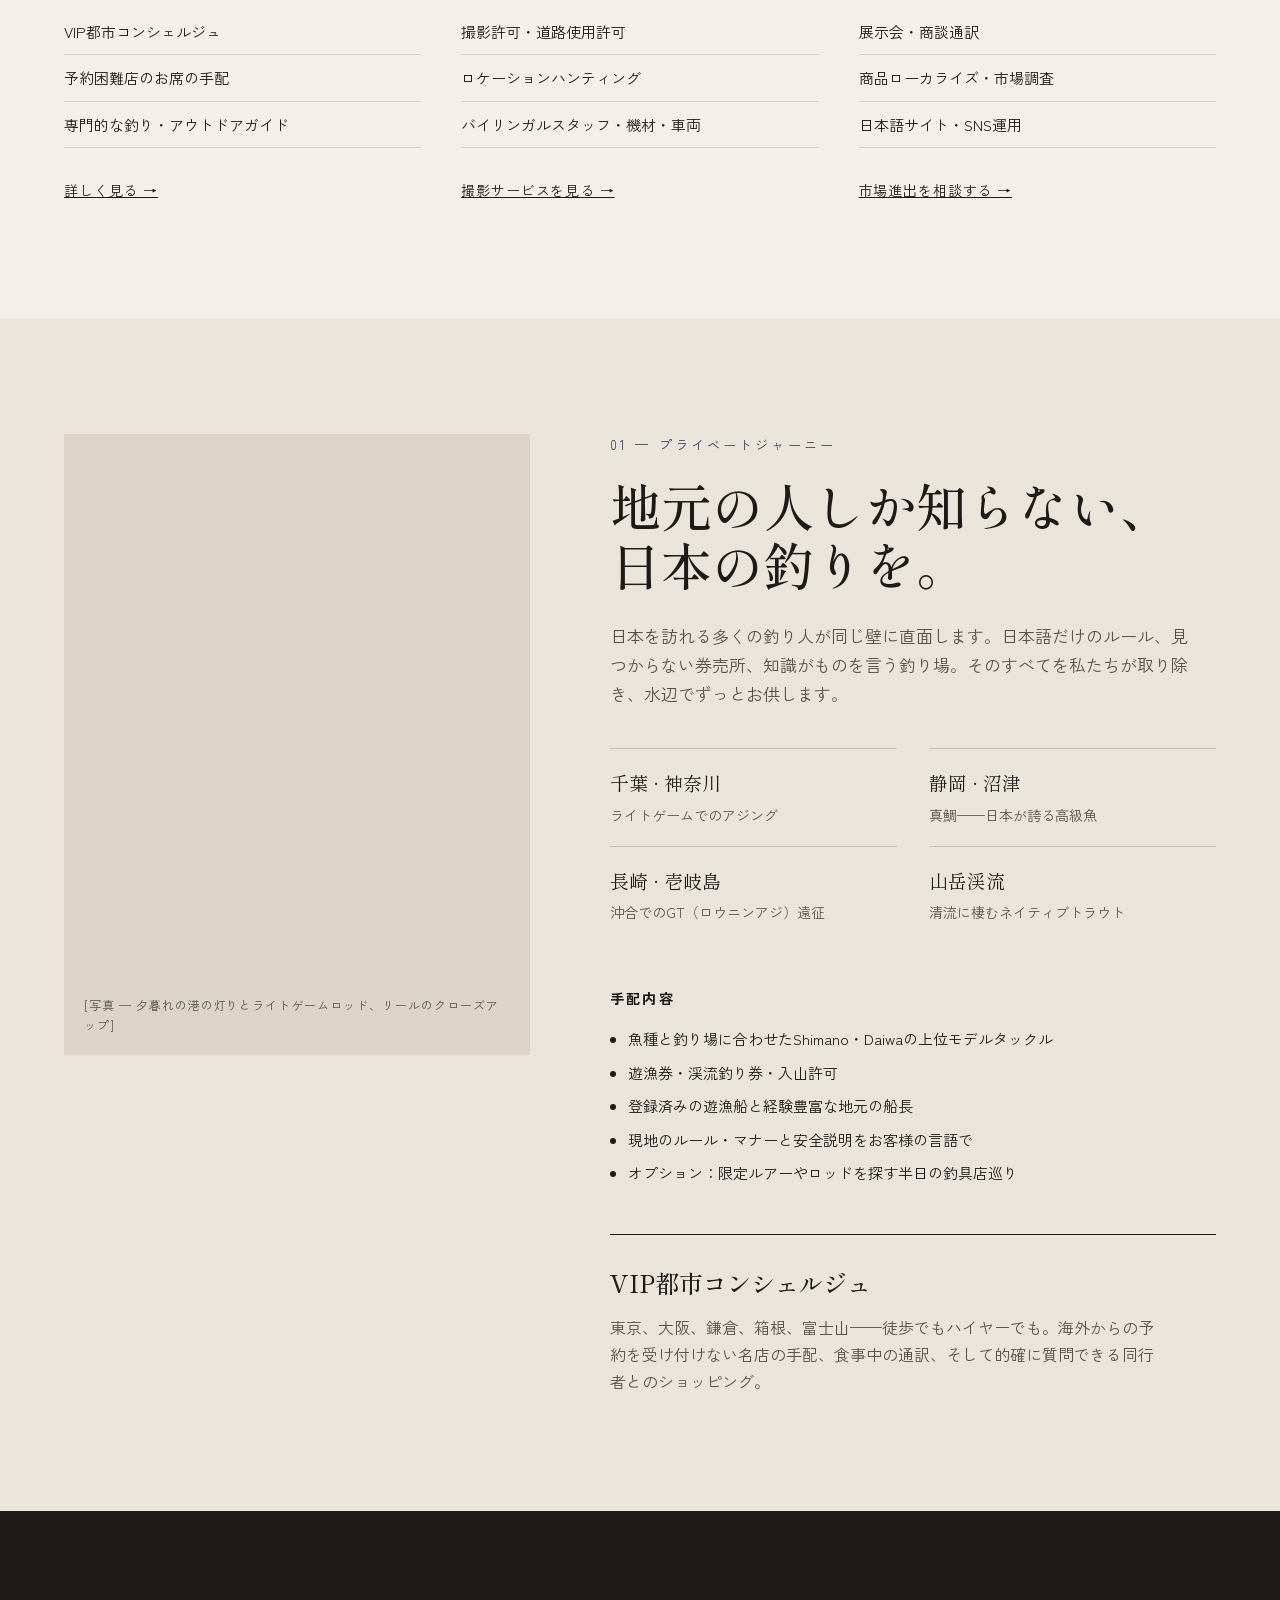
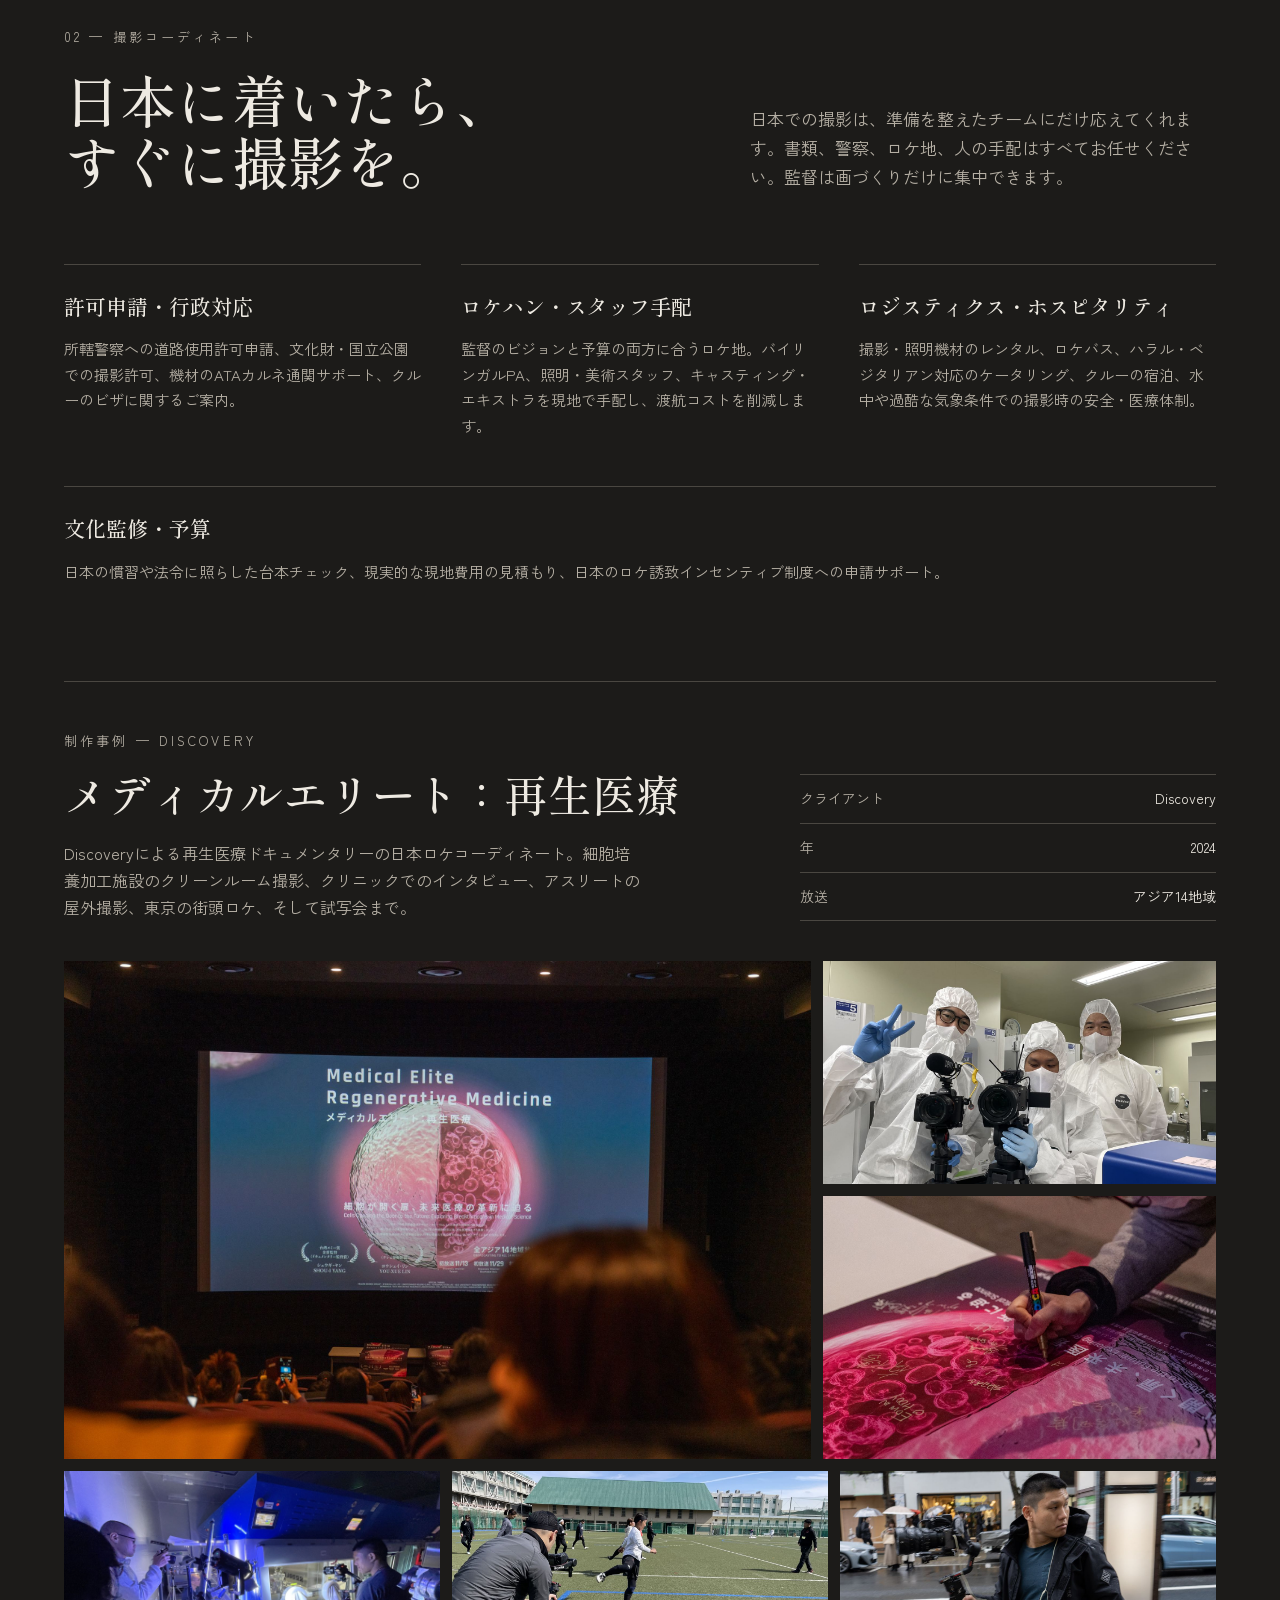
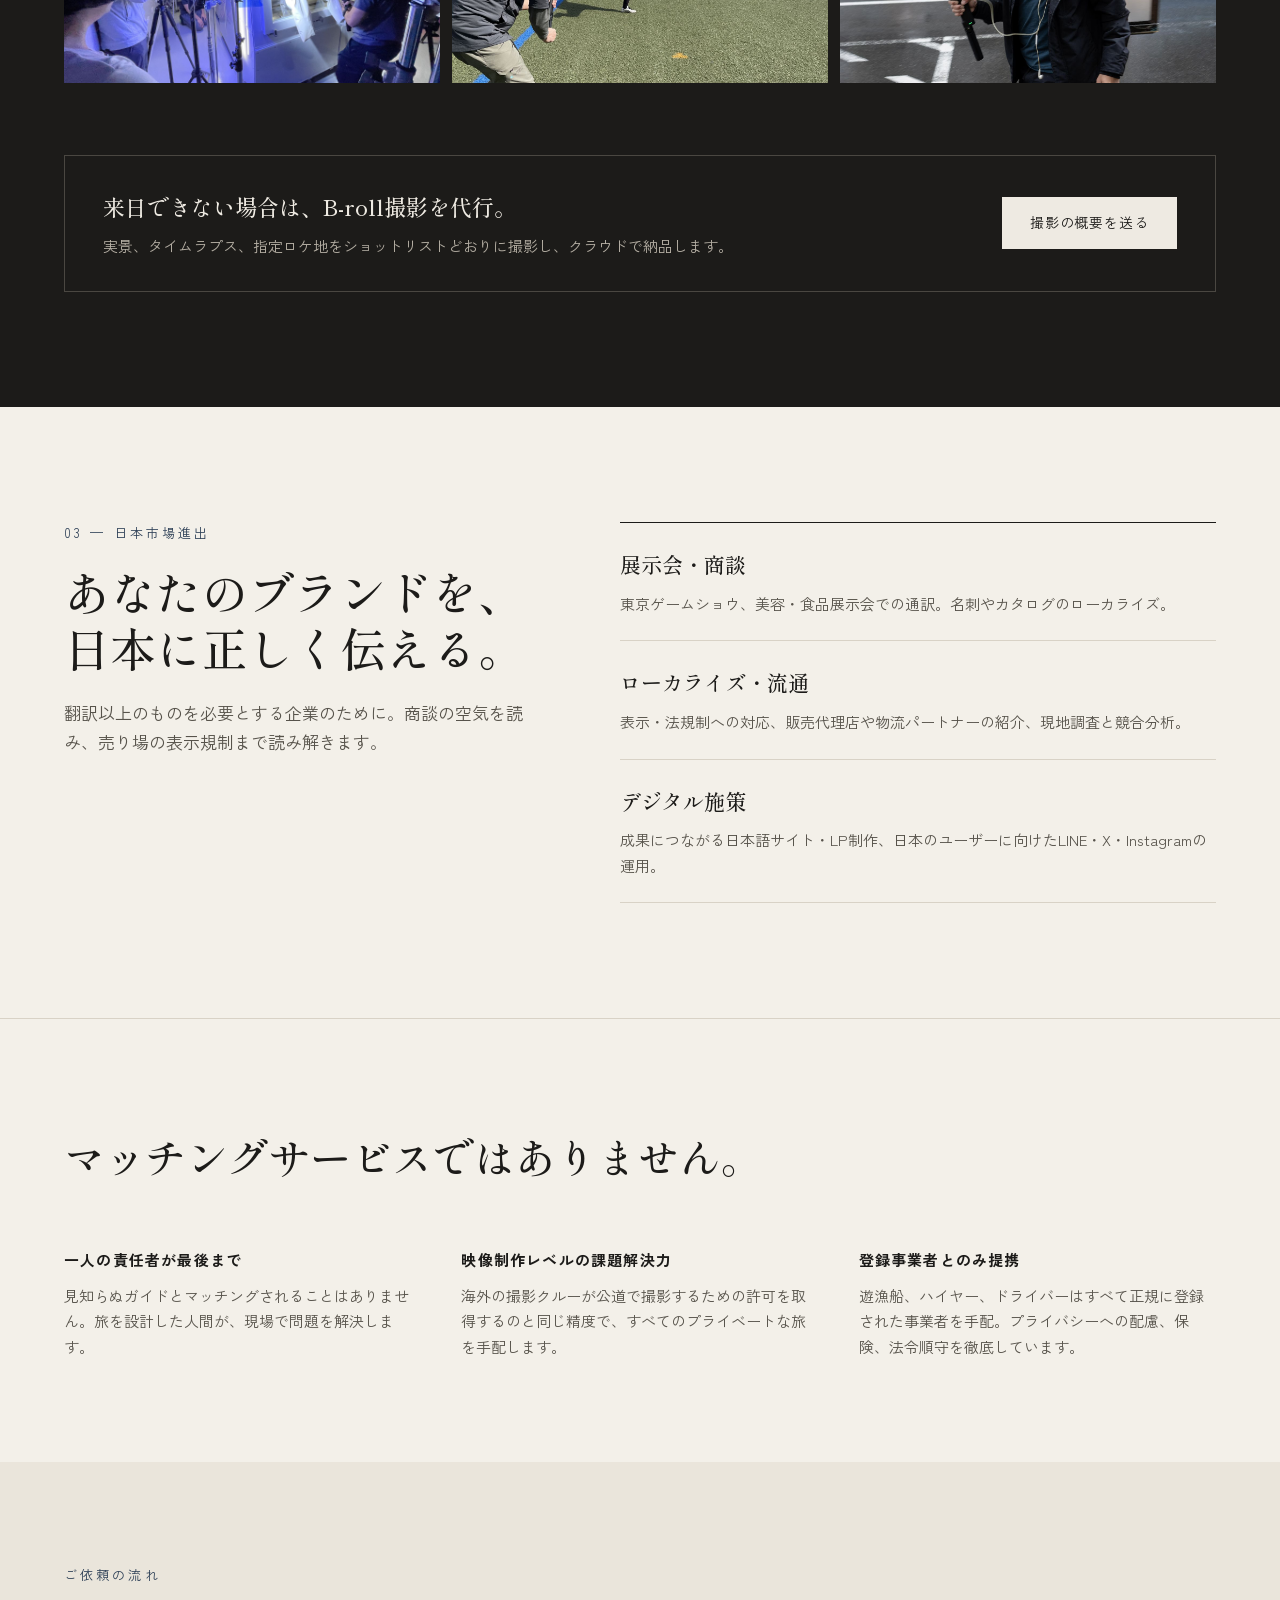
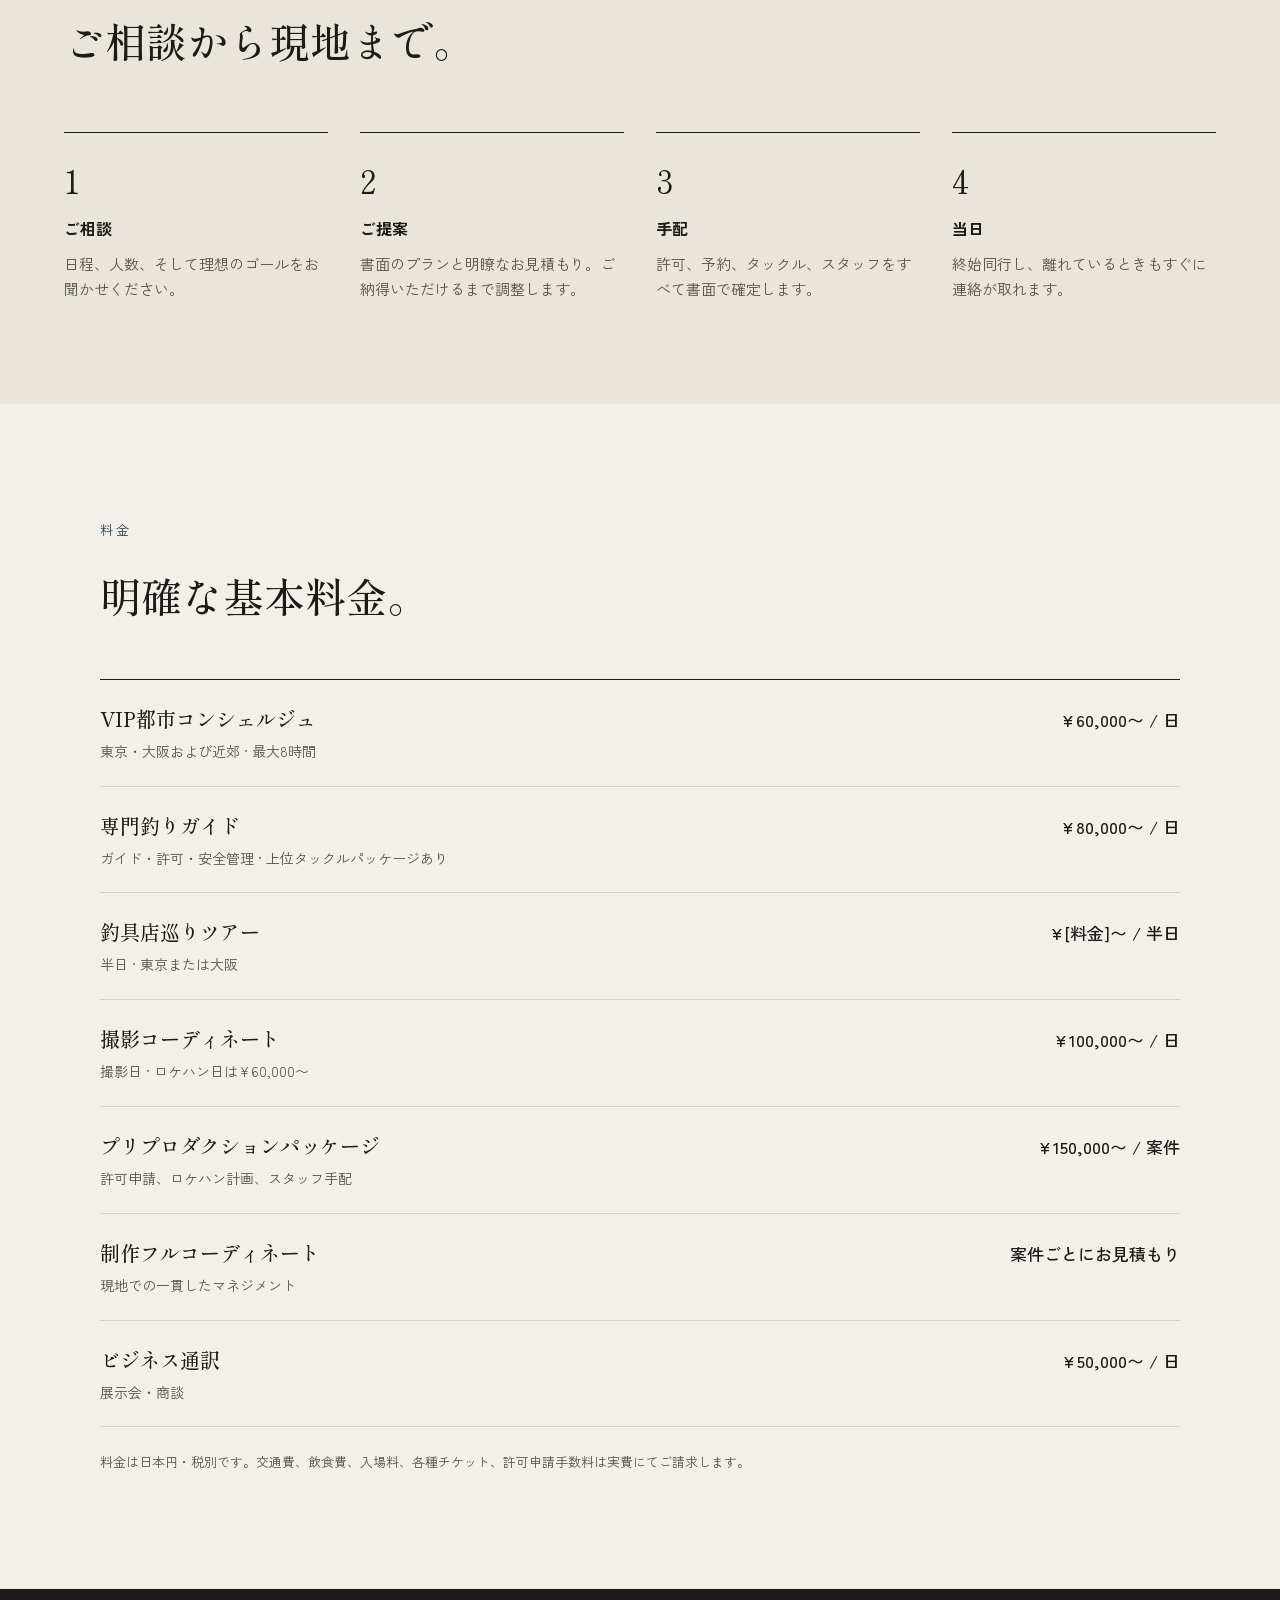
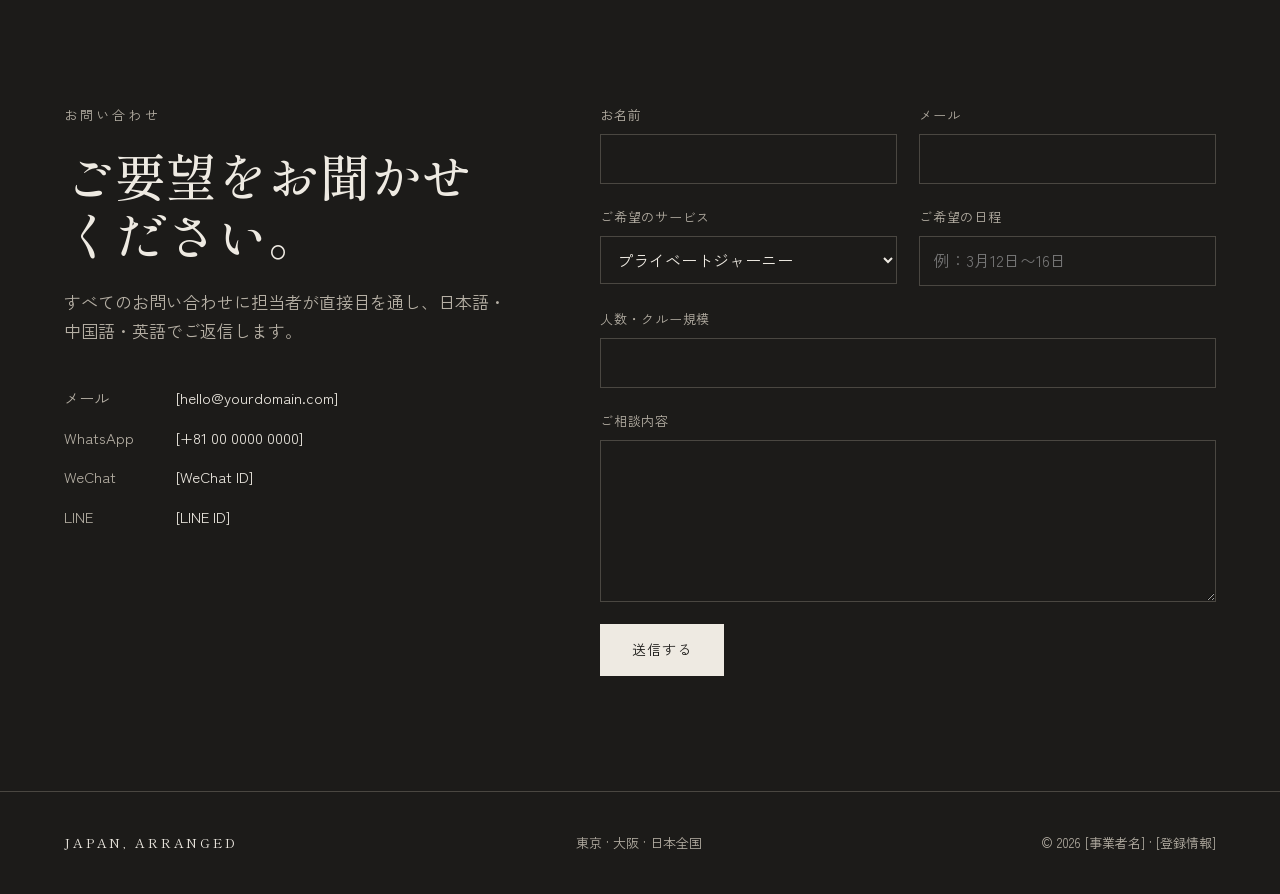
==== commit 723aeff1: "Add Discovery case study photos to all language pages Hero image from the cleanroom shoot and a case" ====
--- a/ja/index.html
+++ b/ja/index.html
@@ -56,9 +56,10 @@
 <a href="#production" style="display: inline-flex; align-items: center; min-height: 52px; padding: 0 28px; border: 1px solid #1C1B19; text-decoration: none; font-size: 14px; letter-spacing: 0.06em">撮影の相談をする</a>
 </div>
 </div>
-<div style="flex: 1 1 400px; min-width: 0; aspect-ratio: 4 / 5; background: #E3DDD1; display: flex; align-items: flex-end; padding: 20px; box-sizing: border-box">
-<p style="margin: 0; font-size: 12px; letter-spacing: 0.08em; color: #57534B">[写真 — 静かな港の夜明け、釣り人と撮影クルーのシルエット]</p>
-</div>
+<figure style="flex: 1 1 400px; min-width: 0; margin: 0">
+<img alt="日本の再生医療クリーンルームでDiscoveryの撮影を行うカメラマン" fetchpriority="high" height="1500" src="/assets/discovery/hero-cleanroom.jpg" style="display: block; width: 100%; height: auto; aspect-ratio: 4 / 5; object-fit: cover; background: #E3DDD1" width="1200"/>
+<figcaption style="margin-top: 12px; font-size: 12px; letter-spacing: 0.08em; color: #57534B">撮影現場 — Discovery『メディカルエリート：再生医療』</figcaption>
+</figure>
 </div>
 </section>
 <section aria-label="主な実績" style="padding: 32px clamp(20px, 5vw, 72px); border-top: 1px solid #D8D2C6; border-bottom: 1px solid #D8D2C6">
@@ -178,6 +179,32 @@
 <p style="margin: 0; font-size: 15px; color: #B5AFA4">日本の慣習や法令に照らした台本チェック、現実的な現地費用の見積もり、日本のロケ誘致インセンティブ制度への申請サポート。</p>
 </div>
 </div>
+<article aria-labelledby="case-h" id="case-discovery" style="margin-top: 96px; border-top: 1px solid #4A4741; padding-top: 48px">
+<div style="display: flex; flex-wrap: wrap; gap: 32px 80px; align-items: flex-end; margin-bottom: 40px">
+<div style="flex: 1 1 520px; min-width: 0">
+<p style="margin: 0 0 16px; font-size: 13px; letter-spacing: 0.24em; color: #B5AFA4">制作事例 — DISCOVERY</p>
+<h3 id="case-h" style="margin: 0 0 20px; font-family: 'Shippori Mincho', serif; font-weight: 500; font-size: clamp(28px, 3.4vw, 44px); line-height: 1.2">メディカルエリート：再生医療</h3>
+<p style="margin: 0; font-size: 16px; color: #B5AFA4; max-width: 36em">Discoveryによる再生医療ドキュメンタリーの日本ロケコーディネート。細胞培養加工施設のクリーンルーム撮影、クリニックでのインタビュー、アスリートの屋外撮影、東京の街頭ロケ、そして試写会まで。</p>
+</div>
+<dl style="flex: 1 1 280px; min-width: 0; margin: 0; display: flex; flex-direction: column; font-size: 14px">
+<div style="display: flex; justify-content: space-between; gap: 16px; border-top: 1px solid #4A4741; padding: 12px 0"><dt style="color: #B5AFA4">クライアント</dt><dd style="margin: 0">Discovery</dd></div>
+<div style="display: flex; justify-content: space-between; gap: 16px; border-top: 1px solid #4A4741; padding: 12px 0"><dt style="color: #B5AFA4">年</dt><dd style="margin: 0">2024</dd></div>
+<div style="display: flex; justify-content: space-between; gap: 16px; border-top: 1px solid #4A4741; border-bottom: 1px solid #4A4741; padding: 12px 0"><dt style="color: #B5AFA4">放送</dt><dd style="margin: 0">アジア14地域</dd></div>
+</dl>
+</div>
+<div style="display: flex; flex-wrap: wrap; gap: 12px">
+<figure style="flex: 2 1 560px; min-width: 0; margin: 0"><img alt="東京の映画館での『メディカルエリート：再生医療』試写会" height="1334" loading="lazy" src="/assets/discovery/premiere-screening.jpg" style="display: block; width: 100%; height: 100%; min-height: 320px; object-fit: cover; background: #2A2825" width="2000"/></figure>
+<div style="flex: 1 1 300px; min-width: 0; display: flex; flex-direction: column; gap: 12px">
+<figure style="margin: 0; flex: 1 1 auto"><img alt="細胞培養加工施設でクリーンスーツを着た撮影クルー" height="788" loading="lazy" src="/assets/discovery/cleanroom-crew.jpg" style="display: block; width: 100%; height: 100%; min-height: 180px; object-fit: cover; background: #2A2825" width="1400"/></figure>
+<figure style="margin: 0; flex: 1 1 auto"><img alt="試写会でのポスターへのサイン" height="934" loading="lazy" src="/assets/discovery/premiere-poster.jpg" style="display: block; width: 100%; height: 100%; min-height: 180px; object-fit: cover; background: #2A2825" width="1400"/></figure>
+</div>
+</div>
+<div style="display: flex; flex-wrap: wrap; gap: 12px; margin-top: 12px">
+<figure style="flex: 1 1 300px; min-width: 0; margin: 0"><img alt="細胞培養装置の横に組まれた照明とカメラ" height="900" loading="lazy" src="/assets/discovery/cleanroom-lights.jpg" style="display: block; width: 100%; height: auto; aspect-ratio: 16 / 9; object-fit: cover; background: #2A2825" width="1600"/></figure>
+<figure style="flex: 1 1 300px; min-width: 0; margin: 0"><img alt="日本のグラウンドでアスリートを撮影" height="788" loading="lazy" src="/assets/discovery/field-shoot.jpg" style="display: block; width: 100%; height: auto; aspect-ratio: 16 / 9; object-fit: cover; background: #2A2825" width="1400"/></figure>
+<figure style="flex: 1 1 300px; min-width: 0; margin: 0"><img alt="雨の東京の街頭でジンバル撮影" height="933" loading="lazy" src="/assets/discovery/tokyo-street-gimbal.jpg" style="display: block; width: 100%; height: auto; aspect-ratio: 16 / 9; object-fit: cover; background: #2A2825" width="1400"/></figure>
+</div>
+</article>
 <div style="margin-top: 72px; display: flex; flex-wrap: wrap; gap: 24px 48px; align-items: center; justify-content: space-between; border: 1px solid #4A4741; padding: 32px clamp(20px, 3vw, 40px)">
 <div style="flex: 1 1 420px; min-width: 0">
 <h3 style="margin: 0 0 8px; font-family: 'Shippori Mincho', serif; font-weight: 500; font-size: 22px">来日できない場合は、B-roll撮影を代行。</h3>
